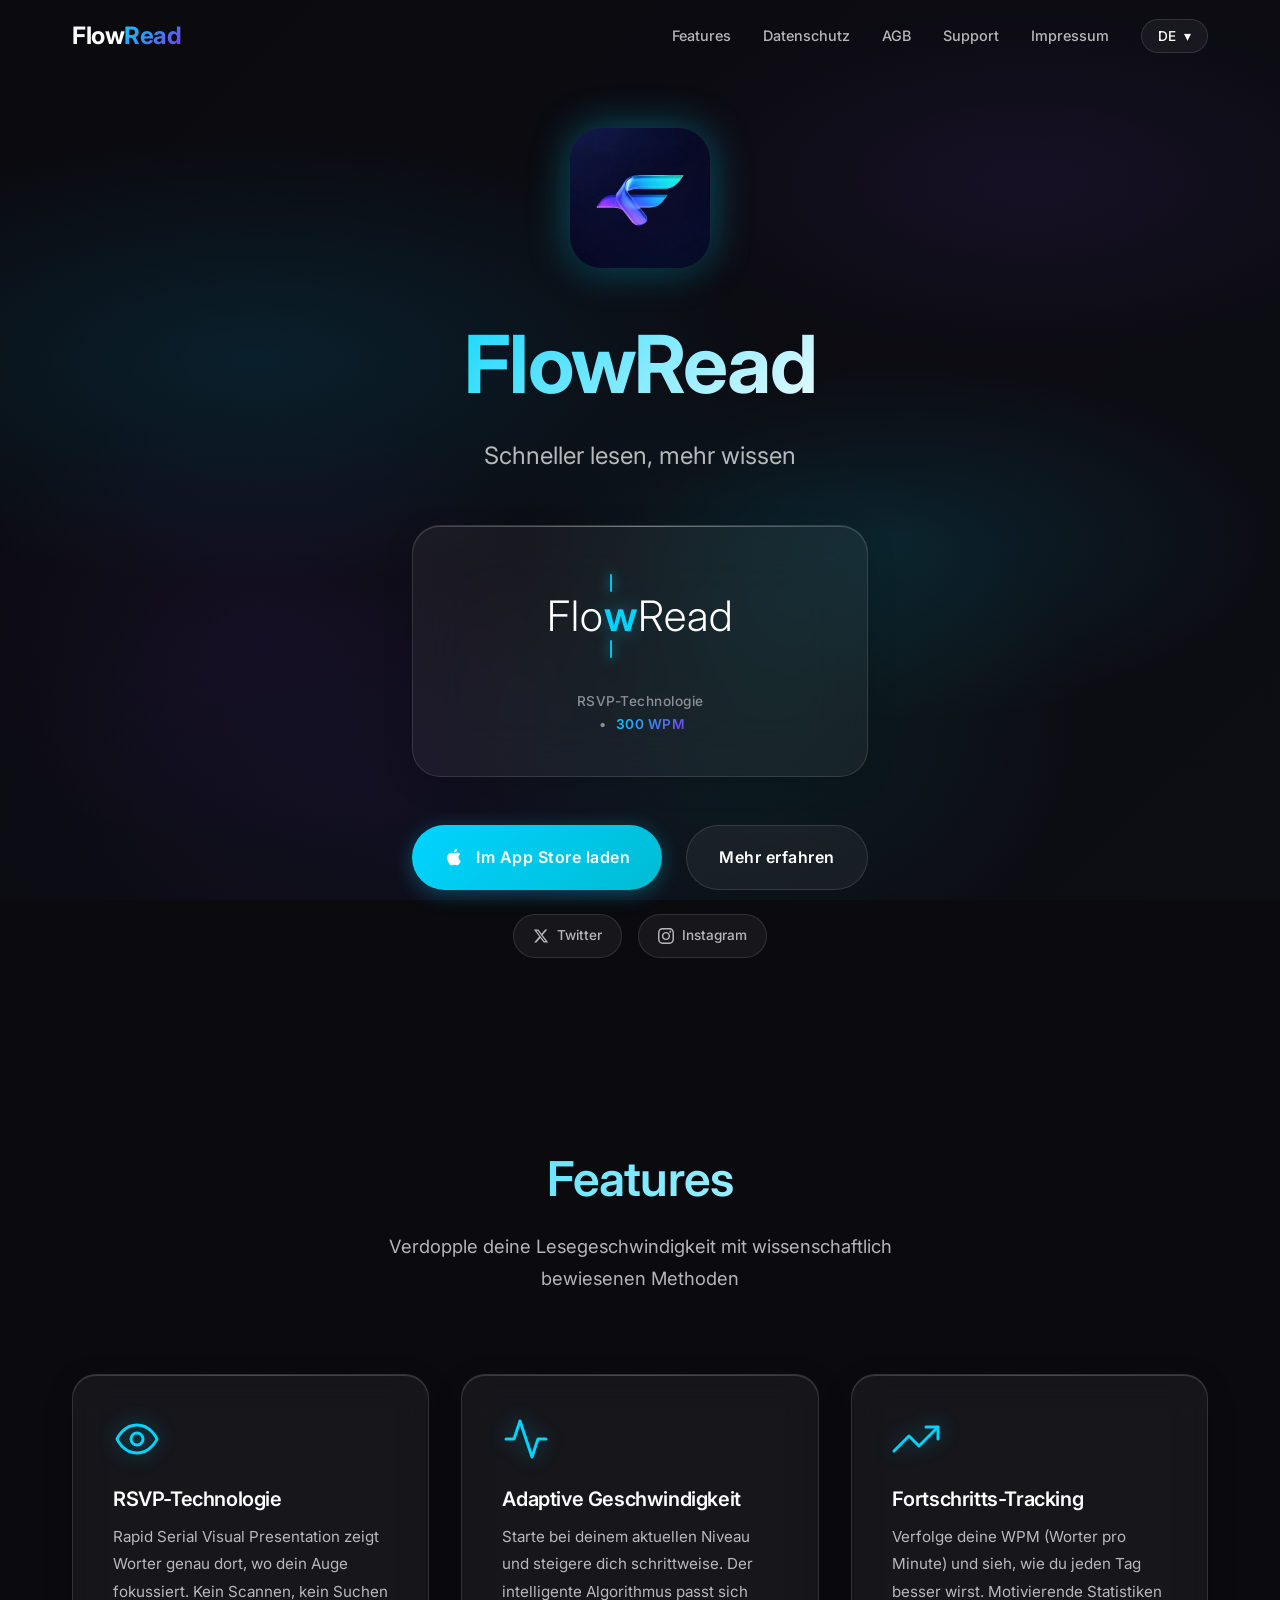
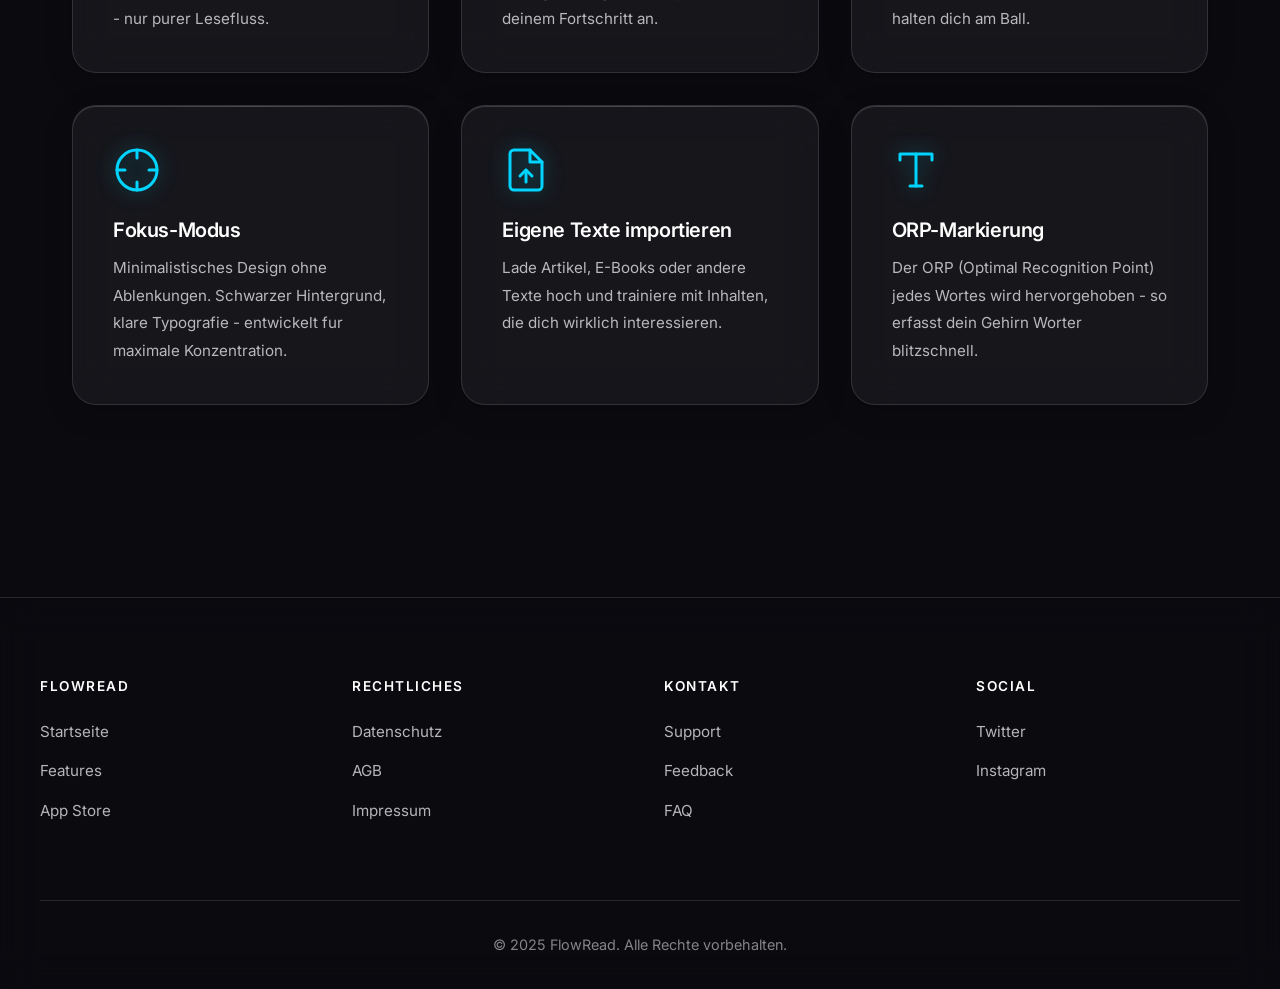
==== index.html @ fc388925 "Update contact email from flowread.all@gmail.com to flowreadd@proton.me Replace all occurrences of t" ====
<!DOCTYPE html>
<html lang="de">
<head>
    <meta charset="UTF-8">
    <meta name="viewport" content="width=device-width, initial-scale=1.0, maximum-scale=5.0, viewport-fit=cover">
    <title>FlowRead - Speed Reading, Refined</title>
    <meta name="description" content="FlowRead - Speed Reading App. Verdopple deine Lesegeschwindigkeit mit der wissenschaftlich bewiesenen RSVP-Methode.">
    <meta name="keywords" content="speed reading, rsvp, schnell lesen, lesetraining, wpm, lesen lernen, fokus, produktivität">
    <meta property="og:title" content="FlowRead - Speed Reading, Refined">
    <meta property="og:description" content="Verdopple deine Lesegeschwindigkeit mit der RSVP-Methode.">
    <meta property="og:type" content="website">
    <meta property="og:image" content="icon.png">
    <meta name="apple-itunes-app" content="app-id=YOUR_APP_ID">
    <link rel="icon" type="image/png" href="icon.png">
    <link rel="preconnect" href="https://fonts.googleapis.com">
    <link rel="preconnect" href="https://fonts.gstatic.com" crossorigin>
    <link href="https://fonts.googleapis.com/css2?family=Inter:wght@300;400;500;600;700&display=swap" rel="stylesheet">
    <style>
        /* ===== CSS CUSTOM PROPERTIES ===== */
        :root {
            --font-primary: 'Inter', -apple-system, BlinkMacSystemFont, 'Segoe UI', Roboto, sans-serif;

            /* Liquid Glass Colors */
            --glass-bg: rgba(255, 255, 255, 0.05);
            --glass-bg-hover: rgba(255, 255, 255, 0.08);
            --glass-border: rgba(255, 255, 255, 0.12);
            --glass-border-hover: rgba(255, 255, 255, 0.2);
            --glass-glow: rgba(255, 255, 255, 0.1);

            /* Text Colors */
            --text-primary: #ffffff;
            --text-secondary: rgba(255, 255, 255, 0.7);
            --text-tertiary: rgba(255, 255, 255, 0.5);

            /* Accent Gradient */
            --accent-start: #00D4FF;
            --accent-mid: #00BCD4;
            --accent-end: #7C3AED;
            --accent-glow: rgba(0, 212, 255, 0.4);

            /* Transitions */
            --ease-smooth: cubic-bezier(0.25, 0.46, 0.45, 0.94);
            --ease-bounce: cubic-bezier(0.34, 1.56, 0.64, 1);

            /* Shadows */
            --shadow-glass: 0 8px 32px rgba(0, 0, 0, 0.12), 0 2px 8px rgba(0, 0, 0, 0.06), inset 0 1px 0 rgba(255, 255, 255, 0.15);
            --shadow-glass-hover: 0 16px 48px rgba(0, 0, 0, 0.15), 0 4px 16px rgba(0, 0, 0, 0.08), inset 0 1px 0 rgba(255, 255, 255, 0.2);
            --shadow-glow: 0 0 40px var(--accent-glow);

            /* Safe Areas for iPhone */
            --safe-area-top: env(safe-area-inset-top, 0px);
            --safe-area-bottom: env(safe-area-inset-bottom, 0px);
            --safe-area-left: env(safe-area-inset-left, 0px);
            --safe-area-right: env(safe-area-inset-right, 0px);

            /* Mobile Touch Targets */
            --touch-target-min: 44px;
        }

        /* ===== RESET & BASE ===== */
        *, *::before, *::after {
            margin: 0;
            padding: 0;
            box-sizing: border-box;
        }

        html {
            scroll-behavior: smooth;
        }

        body {
            font-family: var(--font-primary);
            color: var(--text-primary);
            line-height: 1.7;
            font-weight: 400;
            overflow-x: hidden;
            background: #0a0a0f;
        }

        /* ===== ANIMATED MESH GRADIENT BACKGROUND ===== */
        .mesh-gradient {
            position: fixed;
            top: 0;
            left: 0;
            width: 100%;
            height: 100%;
            z-index: -1;
            background: linear-gradient(135deg, #0a0a0f 0%, #0d0d14 100%);
        }

        .mesh-gradient::before {
            content: '';
            position: absolute;
            top: 0;
            left: 0;
            width: 100%;
            height: 100%;
            background:
                radial-gradient(ellipse 80% 50% at 20% 40%, rgba(0, 150, 200, 0.15) 0%, transparent 50%),
                radial-gradient(ellipse 60% 40% at 80% 20%, rgba(100, 50, 180, 0.12) 0%, transparent 50%),
                radial-gradient(ellipse 50% 60% at 60% 80%, rgba(0, 180, 160, 0.1) 0%, transparent 50%),
                radial-gradient(ellipse 70% 50% at 30% 90%, rgba(80, 60, 200, 0.08) 0%, transparent 50%);
            animation: meshMove 20s ease-in-out infinite;
        }

        .mesh-gradient::after {
            content: '';
            position: absolute;
            top: 0;
            left: 0;
            width: 100%;
            height: 100%;
            background:
                radial-gradient(ellipse 60% 40% at 70% 60%, rgba(0, 212, 255, 0.1) 0%, transparent 50%),
                radial-gradient(ellipse 50% 50% at 20% 70%, rgba(124, 58, 237, 0.08) 0%, transparent 50%);
            animation: meshMove 25s ease-in-out infinite reverse;
        }

        @keyframes meshMove {
            0%, 100% { transform: translate(0, 0) scale(1); }
            25% { transform: translate(2%, -2%) scale(1.02); }
            50% { transform: translate(-1%, 3%) scale(0.98); }
            75% { transform: translate(-2%, -1%) scale(1.01); }
        }

        /* ===== FLOATING PARTICLES ===== */
        .particles {
            position: fixed;
            top: 0;
            left: 0;
            width: 100%;
            height: 100%;
            pointer-events: none;
            z-index: 0;
            overflow: hidden;
        }

        .particle {
            position: absolute;
            width: 2px;
            height: 2px;
            background: rgba(255, 255, 255, 0.3);
            border-radius: 50%;
            opacity: 0;
            animation: float linear infinite backwards;
        }

        .particle.large {
            width: 3px;
            height: 3px;
            background: rgba(0, 212, 255, 0.4);
            box-shadow: 0 0 6px rgba(0, 212, 255, 0.3);
        }

        @keyframes float {
            0% { transform: translateY(100vh) rotate(0deg); opacity: 0; }
            10% { opacity: 1; }
            90% { opacity: 1; }
            100% { transform: translateY(-100vh) rotate(360deg); opacity: 0; }
        }

        /* ===== TYPOGRAPHY ===== */
        h1, h2, h3, h4, h5 {
            font-weight: 600;
            line-height: 1.2;
            letter-spacing: -0.02em;
        }

        h1 {
            font-size: clamp(3rem, 8vw, 5rem);
            font-weight: 700;
        }

        h2 {
            font-size: clamp(2rem, 5vw, 3rem);
            margin-bottom: 1rem;
        }

        h3 {
            font-size: 1.25rem;
            margin-bottom: 0.75rem;
        }

        p {
            color: var(--text-secondary);
        }

        /* Gradient Text */
        .gradient-text {
            background: linear-gradient(135deg, var(--accent-start) 0%, #ffffff 50%, var(--accent-end) 100%);
            -webkit-background-clip: text;
            -webkit-text-fill-color: transparent;
            background-clip: text;
            background-size: 200% 200%;
            animation: gradientShift 8s ease infinite;
        }

        @keyframes gradientShift {
            0%, 100% { background-position: 0% 50%; }
            50% { background-position: 100% 50%; }
        }

        /* ===== GLASS CARD ===== */
        .glass-card {
            background: var(--glass-bg);
            backdrop-filter: blur(20px);
            -webkit-backdrop-filter: blur(20px);
            border: 1px solid var(--glass-border);
            border-radius: 24px;
            box-shadow: var(--shadow-glass);
            position: relative;
            overflow: hidden;
            transition: all 0.4s var(--ease-smooth);
        }

        .glass-card::before {
            content: '';
            position: absolute;
            top: 0;
            left: 0;
            right: 0;
            height: 1px;
            background: linear-gradient(90deg, transparent, rgba(255, 255, 255, 0.2), transparent);
            opacity: 0.5;
        }

        .glass-card:hover {
            transform: translateY(-6px) scale(1.02);
            background: var(--glass-bg-hover);
            border-color: var(--glass-border-hover);
            box-shadow: var(--shadow-glass-hover), var(--shadow-glow);
        }

        /* ===== HEADER ===== */
        header {
            position: fixed;
            top: 0;
            left: 0;
            right: 0;
            z-index: 1000;
            padding: calc(1rem + var(--safe-area-top)) 0 1rem;
            transition: all 0.4s var(--ease-smooth), transform 0.3s var(--ease-smooth);
        }

        header.scrolled {
            background: rgba(10, 10, 15, 0.8);
            backdrop-filter: blur(20px);
            -webkit-backdrop-filter: blur(20px);
            border-bottom: 1px solid var(--glass-border);
        }

        header.hidden {
            transform: translateY(-100%);
        }

        .header-content {
            max-width: 1200px;
            margin: 0 auto;
            padding: 0 2rem;
            display: flex;
            justify-content: space-between;
            align-items: center;
        }

        .logo {
            font-size: 1.5rem;
            font-weight: 700;
            color: var(--text-primary);
            text-decoration: none;
            letter-spacing: -0.02em;
            transition: all 0.3s var(--ease-smooth);
        }

        .logo span {
            background: linear-gradient(135deg, var(--accent-start), var(--accent-end));
            -webkit-background-clip: text;
            -webkit-text-fill-color: transparent;
            background-clip: text;
        }

        .logo:hover {
            transform: scale(1.05);
        }

        nav {
            display: flex;
            gap: 2rem;
            align-items: center;
        }

        nav a {
            color: var(--text-secondary);
            text-decoration: none;
            font-size: 0.9rem;
            font-weight: 500;
            position: relative;
            transition: all 0.3s var(--ease-smooth);
        }

        nav a::after {
            content: '';
            position: absolute;
            bottom: -4px;
            left: 0;
            width: 0;
            height: 2px;
            background: linear-gradient(90deg, var(--accent-start), var(--accent-end));
            border-radius: 1px;
            transition: width 0.3s var(--ease-smooth);
        }

        nav a:hover {
            color: var(--text-primary);
        }

        nav a:hover::after {
            width: 100%;
        }

        /* ===== LANGUAGE DROPDOWN ===== */
        .lang-dropdown {
            position: relative;
        }

        .lang-btn {
            background: var(--glass-bg);
            backdrop-filter: blur(10px);
            border: 1px solid var(--glass-border);
            border-radius: 50px;
            padding: 0.5rem 1rem;
            color: var(--text-primary);
            cursor: pointer;
            font-size: 0.85rem;
            font-weight: 500;
            font-family: var(--font-primary);
            transition: all 0.3s var(--ease-smooth);
            display: flex;
            align-items: center;
            gap: 0.5rem;
        }

        .lang-btn:hover {
            background: var(--glass-bg-hover);
            border-color: var(--accent-start);
            box-shadow: 0 0 20px var(--accent-glow);
        }

        .lang-menu {
            position: absolute;
            top: calc(100% + 8px);
            right: 0;
            background: rgba(20, 20, 30, 0.95);
            backdrop-filter: blur(20px);
            -webkit-backdrop-filter: blur(20px);
            border: 1px solid var(--glass-border);
            border-radius: 16px;
            padding: 0.5rem;
            min-width: 140px;
            opacity: 0;
            visibility: hidden;
            transform: translateY(-10px);
            transition: all 0.3s var(--ease-smooth);
            box-shadow: var(--shadow-glass);
            z-index: 1001;
        }

        .lang-menu.active {
            opacity: 1;
            visibility: visible;
            transform: translateY(0);
        }

        .lang-menu a {
            display: block;
            padding: 0.75rem 1rem;
            color: var(--text-secondary);
            text-decoration: none;
            font-size: 0.9rem;
            font-weight: 500;
            border-radius: 10px;
            transition: all 0.2s var(--ease-smooth);
            cursor: pointer;
        }

        .lang-menu a:hover {
            background: var(--glass-bg-hover);
            color: var(--text-primary);
        }

        .lang-menu a.active {
            background: linear-gradient(135deg, var(--accent-start), var(--accent-end));
            color: white;
        }

        .lang-menu a::after {
            display: none;
        }

        .mobile-menu-btn {
            display: none;
            background: none;
            border: none;
            color: var(--text-primary);
            font-size: 1.5rem;
            cursor: pointer;
            padding: 0.5rem;
            transition: all 0.3s var(--ease-smooth);
        }

        .mobile-menu-btn:hover {
            color: var(--accent-start);
        }

        /* ===== HERO SECTION ===== */
        .hero {
            min-height: 100vh;
            display: flex;
            flex-direction: column;
            justify-content: center;
            align-items: center;
            text-align: center;
            padding: 8rem 2rem 4rem;
            position: relative;
            z-index: 1;
        }

        .hero-content {
            max-width: 900px;
        }

        .hero-icon {
            width: 140px;
            height: 140px;
            border-radius: 32px;
            margin-bottom: 2.5rem;
            box-shadow: var(--shadow-glass), var(--shadow-glow);
            animation: heroFloat 6s ease-in-out infinite;
            opacity: 0;
            animation: fadeInUp 1s var(--ease-smooth) forwards, heroFloat 6s ease-in-out infinite 1s;
        }

        @keyframes heroFloat {
            0%, 100% { transform: translateY(0); }
            50% { transform: translateY(-15px); }
        }

        .hero h1 {
            margin-bottom: 1.5rem;
            opacity: 0;
            animation: fadeInUp 1s var(--ease-smooth) 0.2s forwards;
        }

        .hero .tagline {
            font-size: clamp(1.2rem, 3vw, 1.5rem);
            font-weight: 400;
            color: var(--text-secondary);
            margin-bottom: 3rem;
            opacity: 0;
            animation: fadeInUp 1s var(--ease-smooth) 0.4s forwards;
        }

        @keyframes fadeInUp {
            from {
                opacity: 0;
                transform: translateY(30px);
            }
            to {
                opacity: 1;
                transform: translateY(0);
            }
        }

        /* ===== RSVP DEMO ===== */
        .rsvp-demo {
            background: var(--glass-bg);
            backdrop-filter: blur(30px);
            -webkit-backdrop-filter: blur(30px);
            border: 1px solid var(--glass-border);
            border-radius: 28px;
            padding: 2.5rem;
            margin-bottom: 3rem;
            width: 100%;
            max-width: 520px;
            box-shadow: var(--shadow-glass);
            position: relative;
            overflow: hidden;
            opacity: 0;
            animation: fadeInUp 1s var(--ease-smooth) 0.6s forwards;
        }

        .rsvp-demo::before {
            content: '';
            position: absolute;
            top: 0;
            left: 0;
            right: 0;
            height: 1px;
            background: linear-gradient(90deg, transparent, rgba(255, 255, 255, 0.3), transparent);
        }

        .rsvp-display {
            height: 100px;
            display: flex;
            align-items: center;
            justify-content: center;
            position: relative;
        }

        .fixation-line {
            position: absolute;
            width: 2px;
            height: 18px;
            background: var(--accent-start);
            border-radius: 1px;
            left: 42%;
            box-shadow: 0 0 12px var(--accent-start);
            opacity: 0.9;
        }

        .fixation-line.top { top: 8px; }
        .fixation-line.bottom { bottom: 8px; }

        .rsvp-word {
            font-size: 42px;
            font-weight: 300;
            position: absolute;
            white-space: nowrap;
            letter-spacing: 1px;
        }

        .rsvp-word .orp {
            color: var(--accent-start);
            font-weight: 600;
            text-shadow: 0 0 20px var(--accent-glow);
        }

        .rsvp-label {
            text-align: center;
            margin-top: 1.5rem;
            font-size: 0.85rem;
            color: var(--text-tertiary);
            font-weight: 500;
            letter-spacing: 0.5px;
        }

        .rsvp-speed {
            background: linear-gradient(135deg, var(--accent-start), var(--accent-end));
            -webkit-background-clip: text;
            -webkit-text-fill-color: transparent;
            background-clip: text;
            font-weight: 600;
        }

        /* ===== CTA BUTTONS ===== */
        .cta-buttons {
            display: flex;
            gap: 1.5rem;
            flex-wrap: wrap;
            justify-content: center;
            opacity: 0;
            animation: fadeInUp 1s var(--ease-smooth) 0.8s forwards;
        }

        .btn-primary {
            display: inline-flex;
            align-items: center;
            gap: 0.75rem;
            background: linear-gradient(135deg, var(--accent-start), var(--accent-mid), var(--accent-end));
            background-size: 200% 200%;
            color: #ffffff;
            padding: 1.1rem 2rem;
            border-radius: 50px;
            text-decoration: none;
            font-weight: 600;
            font-size: 1rem;
            letter-spacing: 0.5px;
            border: none;
            cursor: pointer;
            position: relative;
            overflow: hidden;
            transition: all 0.4s var(--ease-smooth);
            box-shadow: 0 4px 20px rgba(0, 212, 255, 0.3);
        }

        .btn-primary::before {
            content: '';
            position: absolute;
            top: 0;
            left: -100%;
            width: 100%;
            height: 100%;
            background: linear-gradient(90deg, transparent, rgba(255, 255, 255, 0.3), transparent);
            transition: left 0.6s var(--ease-smooth);
        }

        .btn-primary:hover {
            transform: translateY(-3px) scale(1.02);
            box-shadow: 0 8px 30px rgba(0, 212, 255, 0.4), 0 0 40px rgba(0, 212, 255, 0.2);
            background-position: 100% 100%;
        }

        .btn-primary:hover::before {
            left: 100%;
        }

        .btn-primary:active {
            transform: scale(0.98);
        }

        .btn-secondary {
            display: inline-flex;
            align-items: center;
            gap: 0.75rem;
            background: var(--glass-bg);
            backdrop-filter: blur(10px);
            color: var(--text-primary);
            padding: 1.1rem 2rem;
            border-radius: 50px;
            text-decoration: none;
            font-weight: 600;
            font-size: 1rem;
            letter-spacing: 0.5px;
            border: 1px solid var(--glass-border);
            cursor: pointer;
            transition: all 0.4s var(--ease-smooth);
        }

        .btn-secondary:hover {
            background: var(--glass-bg-hover);
            border-color: var(--accent-start);
            transform: translateY(-3px) scale(1.02);
            box-shadow: 0 8px 30px rgba(0, 0, 0, 0.2), 0 0 30px var(--accent-glow);
        }

        .btn-secondary:active {
            transform: scale(0.98);
        }

        /* ===== SECTIONS ===== */
        section {
            padding: 8rem 2rem;
            max-width: 1200px;
            margin: 0 auto;
            position: relative;
            z-index: 1;
        }

        .section-header {
            text-align: center;
            margin-bottom: 5rem;
        }

        .section-header h2 {
            margin-bottom: 1.5rem;
        }

        .section-header p {
            font-size: 1.15rem;
            max-width: 600px;
            margin: 0 auto;
        }

        /* ===== FEATURES GRID ===== */
        .features-grid {
            display: grid;
            grid-template-columns: repeat(auto-fit, minmax(320px, 1fr));
            gap: 2rem;
        }

        .feature-card {
            padding: 2.5rem;
        }

        .feature-icon {
            width: 48px;
            height: 48px;
            margin-bottom: 1.5rem;
            display: block;
            color: var(--accent-start);
            filter: drop-shadow(0 0 10px var(--accent-glow));
        }

        .feature-icon svg {
            width: 100%;
            height: 100%;
        }

        .feature-card h3 {
            color: var(--text-primary);
            font-weight: 600;
        }

        .feature-card p {
            font-size: 0.95rem;
            line-height: 1.8;
        }

        /* ===== LEGAL SECTIONS ===== */
        .legal-section {
            background: var(--glass-bg);
            backdrop-filter: blur(20px);
            -webkit-backdrop-filter: blur(20px);
            border: 1px solid var(--glass-border);
            border-radius: 24px;
            padding: 3rem;
            margin-bottom: 2rem;
            box-shadow: var(--shadow-glass);
        }

        .legal-content {
            max-height: 500px;
            overflow-y: auto;
            padding-right: 1rem;
        }

        .legal-content::-webkit-scrollbar {
            width: 6px;
        }

        .legal-content::-webkit-scrollbar-track {
            background: rgba(255, 255, 255, 0.05);
            border-radius: 3px;
        }

        .legal-content::-webkit-scrollbar-thumb {
            background: var(--glass-border);
            border-radius: 3px;
            transition: background 0.3s;
        }

        .legal-content::-webkit-scrollbar-thumb:hover {
            background: var(--accent-start);
        }

        .legal-content h3 {
            background: linear-gradient(135deg, var(--accent-start), var(--accent-end));
            -webkit-background-clip: text;
            -webkit-text-fill-color: transparent;
            background-clip: text;
            margin-top: 2.5rem;
            margin-bottom: 1rem;
            font-weight: 600;
        }

        .legal-content h3:first-child {
            margin-top: 0;
        }

        .legal-content p {
            margin-bottom: 1rem;
            white-space: pre-line;
            line-height: 1.8;
        }

        .legal-content ul {
            margin-bottom: 1rem;
            padding-left: 1.5rem;
        }

        .legal-content li {
            color: var(--text-secondary);
            margin-bottom: 0.5rem;
            line-height: 1.7;
        }

        .legal-content a {
            color: var(--accent-start);
            text-decoration: none;
            transition: all 0.3s var(--ease-smooth);
        }

        .legal-content a:hover {
            text-decoration: underline;
            text-shadow: 0 0 10px var(--accent-glow);
        }

        .last-updated {
            color: var(--text-tertiary);
            font-size: 0.9rem;
            margin-bottom: 2rem;
            font-weight: 500;
        }

        /* ===== SUPPORT SECTION ===== */
        .support-grid {
            display: grid;
            grid-template-columns: repeat(auto-fit, minmax(280px, 1fr));
            gap: 2rem;
        }

        .support-card {
            padding: 2.5rem;
            text-align: center;
        }

        .support-card h3 {
            color: var(--text-primary);
            margin-bottom: 0.75rem;
        }

        .support-card p {
            margin-bottom: 1.5rem;
        }

        .support-card a {
            color: var(--accent-start);
            text-decoration: none;
            font-weight: 600;
            font-size: 0.95rem;
            transition: all 0.3s var(--ease-smooth);
        }

        .support-card a:hover {
            text-shadow: 0 0 15px var(--accent-glow);
        }

        /* ===== CONTACT FORM ===== */
        .contact-form {
            background: var(--glass-bg);
            backdrop-filter: blur(20px);
            -webkit-backdrop-filter: blur(20px);
            border: 1px solid var(--glass-border);
            border-radius: 24px;
            padding: 3rem;
            margin-top: 4rem;
            box-shadow: var(--shadow-glass);
        }

        .contact-form h3 {
            margin-bottom: 2rem;
            font-weight: 600;
        }

        .form-group {
            margin-bottom: 1.5rem;
        }

        .form-group label {
            display: block;
            margin-bottom: 0.5rem;
            color: var(--text-secondary);
            font-size: 0.9rem;
            font-weight: 500;
        }

        .form-group input,
        .form-group textarea,
        .form-group select {
            width: 100%;
            padding: 1rem 1.25rem;
            background: rgba(255, 255, 255, 0.05);
            border: 1px solid var(--glass-border);
            border-radius: 16px;
            color: var(--text-primary);
            font-size: 1rem;
            font-family: var(--font-primary);
            transition: all 0.3s var(--ease-smooth);
        }

        .form-group input:focus,
        .form-group textarea:focus,
        .form-group select:focus {
            outline: none;
            border-color: var(--accent-start);
            box-shadow: 0 0 20px var(--accent-glow);
            background: rgba(255, 255, 255, 0.08);
        }

        .form-group input::placeholder,
        .form-group textarea::placeholder {
            color: var(--text-tertiary);
        }

        .form-group textarea {
            min-height: 140px;
            resize: vertical;
        }

        .form-group select option {
            background: #1a1a2e;
            color: var(--text-primary);
        }

        /* ===== IMPRESSUM ===== */
        .impressum-card {
            background: var(--glass-bg);
            backdrop-filter: blur(20px);
            -webkit-backdrop-filter: blur(20px);
            border: 1px solid var(--glass-border);
            border-radius: 24px;
            padding: 3rem;
            text-align: center;
            box-shadow: var(--shadow-glass);
        }

        .impressum-card address {
            font-style: normal;
            color: var(--text-secondary);
            line-height: 2;
        }

        .impressum-card a {
            color: var(--accent-start);
            text-decoration: none;
            transition: all 0.3s var(--ease-smooth);
        }

        .impressum-card a:hover {
            text-shadow: 0 0 15px var(--accent-glow);
        }

        /* ===== FOOTER ===== */
        footer {
            background: rgba(10, 10, 15, 0.8);
            backdrop-filter: blur(20px);
            -webkit-backdrop-filter: blur(20px);
            border-top: 1px solid var(--glass-border);
            padding: 5rem 2rem 2rem;
            margin-top: 4rem;
            position: relative;
            z-index: 1;
        }

        .footer-content {
            max-width: 1200px;
            margin: 0 auto;
        }

        .footer-grid {
            display: grid;
            grid-template-columns: repeat(auto-fit, minmax(180px, 1fr));
            gap: 3rem;
            margin-bottom: 4rem;
        }

        .footer-section h4 {
            color: var(--text-primary);
            font-weight: 600;
            font-size: 0.85rem;
            text-transform: uppercase;
            letter-spacing: 1.5px;
            margin-bottom: 1.5rem;
        }

        .footer-section ul {
            list-style: none;
        }

        .footer-section li {
            margin-bottom: 0.75rem;
        }

        .footer-section a {
            color: var(--text-secondary);
            text-decoration: none;
            font-size: 0.95rem;
            transition: all 0.3s var(--ease-smooth);
            position: relative;
        }

        .footer-section a:hover {
            color: var(--accent-start);
        }

        .footer-bottom {
            text-align: center;
            padding-top: 2rem;
            border-top: 1px solid var(--glass-border);
        }

        .footer-bottom p {
            font-size: 0.9rem;
            color: var(--text-tertiary);
        }

        /* ===== LANGUAGE SWITCHING ===== */
        .lang-de, .lang-en, .lang-fr, .lang-es, .lang-it { display: none; }
        [data-lang="de"] .lang-de { display: block; }
        [data-lang="en"] .lang-en { display: block; }
        [data-lang="fr"] .lang-fr { display: block; }
        [data-lang="es"] .lang-es { display: block; }
        [data-lang="it"] .lang-it { display: block; }
        [data-lang="de"] .lang-de-inline { display: inline; }
        [data-lang="en"] .lang-en-inline { display: inline; }
        [data-lang="fr"] .lang-fr-inline { display: inline; }
        [data-lang="es"] .lang-es-inline { display: inline; }
        [data-lang="it"] .lang-it-inline { display: inline; }
        .lang-de-inline, .lang-en-inline, .lang-fr-inline, .lang-es-inline, .lang-it-inline { display: none; }

        /* ===== SCROLL ANIMATIONS ===== */
        .reveal {
            opacity: 0;
            transform: translateY(40px);
            transition: all 0.8s var(--ease-smooth);
        }

        .reveal.visible {
            opacity: 1;
            transform: translateY(0);
        }

        .reveal-delay-1 { transition-delay: 0.1s; }
        .reveal-delay-2 { transition-delay: 0.2s; }
        .reveal-delay-3 { transition-delay: 0.3s; }
        .reveal-delay-4 { transition-delay: 0.4s; }
        .reveal-delay-5 { transition-delay: 0.5s; }

        /* ===== STICKY MOBILE CTA ===== */
        .sticky-cta {
            display: none;
            position: fixed;
            bottom: 0;
            left: 0;
            right: 0;
            z-index: 999;
            padding: 1rem;
            padding-bottom: calc(1rem + var(--safe-area-bottom));
            background: rgba(10, 10, 15, 0.95);
            backdrop-filter: blur(20px);
            -webkit-backdrop-filter: blur(20px);
            border-top: 1px solid var(--glass-border);
            transform: translateY(100%);
            transition: transform 0.3s var(--ease-smooth);
        }

        .sticky-cta.visible {
            transform: translateY(0);
        }

        .sticky-cta .btn-primary {
            width: 100%;
            justify-content: center;
            padding: 1rem 2rem;
        }

        /* ===== MOBILE MENU CLOSE BUTTON ===== */
        .mobile-menu-close {
            display: none;
            position: absolute;
            top: calc(1.5rem + var(--safe-area-top));
            right: 1.5rem;
            background: var(--glass-bg);
            border: 1px solid var(--glass-border);
            border-radius: 50%;
            width: 44px;
            height: 44px;
            color: var(--text-primary);
            font-size: 1.5rem;
            cursor: pointer;
            transition: all 0.3s var(--ease-smooth);
            z-index: 1001;
        }

        .mobile-menu-close:hover {
            background: var(--glass-bg-hover);
            border-color: var(--accent-start);
        }

        /* ===== TOUCH DEVICE OPTIMIZATIONS ===== */
        @media (hover: none) and (pointer: coarse) {
            /* Disable hover transforms on touch devices */
            .glass-card:hover {
                transform: none;
            }

            .btn-primary:hover,
            .btn-secondary:hover {
                transform: none;
            }

            .logo:hover {
                transform: none;
            }

            /* Add active states instead */
            .glass-card:active {
                transform: scale(0.98);
                background: var(--glass-bg-hover);
            }

            .btn-primary:active {
                transform: scale(0.96);
            }

            .btn-secondary:active {
                transform: scale(0.96);
            }

            /* Reduce particle count for performance */
            .particle:nth-child(n+15) {
                display: none;
            }

            /* Reduce mesh gradient animation */
            .mesh-gradient::before,
            .mesh-gradient::after {
                animation-duration: 40s;
            }
        }

        /* ===== RESPONSIVE ===== */
        @media (max-width: 768px) {
            .mobile-menu-btn {
                display: flex;
                align-items: center;
                justify-content: center;
                width: var(--touch-target-min);
                height: var(--touch-target-min);
            }

            .mobile-menu-close {
                display: flex;
                align-items: center;
                justify-content: center;
            }

            nav {
                position: fixed;
                top: 0;
                left: 0;
                right: 0;
                bottom: 0;
                background: rgba(10, 10, 15, 0.12);
                backdrop-filter: blur(12px);
                -webkit-backdrop-filter: blur(12px);
                flex-direction: column;
                justify-content: center;
                padding: calc(2rem + var(--safe-area-top)) 2rem calc(2rem + var(--safe-area-bottom));
                gap: 1.5rem;
                opacity: 0;
                pointer-events: none;
                transition: opacity 0.4s var(--ease-smooth);
                z-index: 1000;
            }

            nav.active {
                opacity: 1;
                pointer-events: all;
            }

            nav a {
                font-size: 1.25rem;
                padding: 0.75rem 1rem;
                min-height: var(--touch-target-min);
                display: flex;
                align-items: center;
                justify-content: center;
            }

            .lang-dropdown {
                margin-top: 1rem;
            }

            .lang-btn {
                min-height: var(--touch-target-min);
                padding: 0.75rem 1.5rem;
            }

            .lang-menu {
                position: fixed;
                top: 50%;
                left: 50%;
                right: auto;
                transform: translate(-50%, -50%) scale(0.9);
                min-width: 200px;
            }

            .lang-menu.active {
                transform: translate(-50%, -50%) scale(1);
            }

            .sticky-cta {
                display: block;
            }

            .hero {
                padding: calc(5rem + var(--safe-area-top)) 1.25rem 4rem;
                min-height: calc(100vh - 80px);
                padding-bottom: calc(4rem + 80px);
            }

            .hero-icon {
                width: 100px;
                height: 100px;
                border-radius: 24px;
            }

            .rsvp-demo {
                padding: 1.5rem 1rem;
                border-radius: 20px;
            }

            .rsvp-word {
                font-size: 28px;
            }

            section {
                padding: 4rem 1.25rem;
                padding-left: calc(1.25rem + var(--safe-area-left));
                padding-right: calc(1.25rem + var(--safe-area-right));
            }

            .section-header {
                margin-bottom: 3rem;
            }

            .section-header p {
                font-size: 1rem;
            }

            .features-grid {
                grid-template-columns: 1fr;
                gap: 1.25rem;
            }

            .feature-card {
                padding: 2rem 1.5rem;
            }

            .cta-buttons {
                flex-direction: column;
                width: 100%;
                padding: 0 1rem;
            }

            .btn-primary, .btn-secondary {
                width: 100%;
                justify-content: center;
                min-height: var(--touch-target-min);
                padding: 1rem 1.5rem;
                font-size: 1rem;
            }

            .legal-section {
                padding: 1.5rem;
                border-radius: 20px;
            }

            .legal-content {
                max-height: 350px;
            }

            .support-grid {
                grid-template-columns: 1fr;
                gap: 1.25rem;
            }

            .support-card {
                padding: 2rem 1.5rem;
            }

            .support-card a {
                display: inline-flex;
                min-height: var(--touch-target-min);
                align-items: center;
                padding: 0.5rem 0;
            }

            .contact-form {
                padding: 2rem 1.5rem;
                border-radius: 20px;
            }

            .form-group input,
            .form-group textarea,
            .form-group select {
                min-height: var(--touch-target-min);
                font-size: 16px; /* Prevents iOS zoom on focus */
            }

            .impressum-card {
                padding: 2rem 1.5rem;
                border-radius: 20px;
            }

            footer {
                padding: 3rem 1.25rem 2rem;
                padding-left: calc(1.25rem + var(--safe-area-left));
                padding-right: calc(1.25rem + var(--safe-area-right));
                padding-bottom: calc(2rem + var(--safe-area-bottom) + 80px);
            }

            .footer-grid {
                grid-template-columns: repeat(2, 1fr);
                gap: 2rem;
            }

            .footer-section a {
                display: inline-flex;
                min-height: var(--touch-target-min);
                align-items: center;
            }
        }

        /* ===== SMALL MOBILE (375px and below) ===== */
        @media (max-width: 375px) {
            h1 {
                font-size: 2.5rem;
            }

            .hero .tagline {
                font-size: 1rem;
            }

            .rsvp-word {
                font-size: 24px;
            }

            .feature-card {
                padding: 1.5rem 1.25rem;
            }

            .feature-icon {
                width: 40px;
                height: 40px;
            }

            .legal-section,
            .contact-form,
            .impressum-card {
                padding: 1.25rem;
            }

            .footer-grid {
                grid-template-columns: 1fr;
                gap: 1.5rem;
            }
        }

        /* ===== VERY SMALL MOBILE (320px) ===== */
        @media (max-width: 320px) {
            h1 {
                font-size: 2rem;
            }

            .hero-icon {
                width: 80px;
                height: 80px;
            }

            .rsvp-demo {
                padding: 1.25rem 0.75rem;
            }

            .rsvp-word {
                font-size: 22px;
            }

            section {
                padding: 3rem 1rem;
            }
        }

        /* ===== LANDSCAPE MOBILE ===== */
        @media (max-height: 500px) and (orientation: landscape) {
            .hero {
                min-height: auto;
                padding-top: calc(4rem + var(--safe-area-top));
                padding-bottom: 2rem;
            }

            .hero-icon {
                width: 60px;
                height: 60px;
                margin-bottom: 1rem;
            }

            .rsvp-demo {
                margin-bottom: 1.5rem;
            }
        }

        /* ===== REDUCED MOTION ===== */
        @media (prefers-reduced-motion: reduce) {
            *, *::before, *::after {
                animation-duration: 0.01ms !important;
                animation-iteration-count: 1 !important;
                transition-duration: 0.01ms !important;
            }

            .particles {
                display: none;
            }

            .mesh-gradient::before,
            .mesh-gradient::after {
                animation: none;
            }
        }
    </style>
</head>
<body data-lang="de">
    <!-- Animated Mesh Gradient Background -->
    <div class="mesh-gradient"></div>

    <!-- Floating Particles -->
    <div class="particles" id="particles"></div>

    <!-- Header -->
    <header id="header">
        <div class="header-content">
            <a href="#home" class="logo">Flow<span>Read</span></a>
            <button class="mobile-menu-btn" onclick="toggleMenu()" aria-label="Menu">&#9776;</button>
            <nav id="nav">
                <button class="mobile-menu-close" onclick="closeMenu()" aria-label="Close Menu">&times;</button>
                <a href="#features" onclick="closeMenu()">
                    <span class="lang-de-inline">Features</span>
                    <span class="lang-en-inline">Features</span>
                    <span class="lang-fr-inline">Fonctionnalites</span>
                    <span class="lang-es-inline">Funciones</span>
                    <span class="lang-it-inline">Funzionalita</span>
                </a>
                <a href="datenschutz.html" onclick="closeMenu()">
                    <span class="lang-de-inline">Datenschutz</span>
                    <span class="lang-en-inline">Privacy</span>
                    <span class="lang-fr-inline">Confidentialite</span>
                    <span class="lang-es-inline">Privacidad</span>
                    <span class="lang-it-inline">Privacy</span>
                </a>
                <a href="nutzungsbedingungen.html" onclick="closeMenu()">
                    <span class="lang-de-inline">AGB</span>
                    <span class="lang-en-inline">Terms</span>
                    <span class="lang-fr-inline">CGU</span>
                    <span class="lang-es-inline">Terminos</span>
                    <span class="lang-it-inline">Termini</span>
                </a>
                <a href="#support" onclick="closeMenu()">Support</a>
                <a href="impressum.html" onclick="closeMenu()">
                    <span class="lang-de-inline">Impressum</span>
                    <span class="lang-en-inline">Legal Notice</span>
                    <span class="lang-fr-inline">Mentions legales</span>
                    <span class="lang-es-inline">Aviso legal</span>
                    <span class="lang-it-inline">Note legali</span>
                </a>
                <div class="lang-dropdown">
                    <button class="lang-btn" onclick="toggleLangMenu()">
                        <span class="current-lang">DE</span>
                        <span>&#9662;</span>
                    </button>
                    <div class="lang-menu" id="langMenu">
                        <a onclick="setLanguage('de')" data-lang="de">Deutsch</a>
                        <a onclick="setLanguage('en')" data-lang="en">English</a>
                        <a onclick="setLanguage('fr')" data-lang="fr">Francais</a>
                        <a onclick="setLanguage('es')" data-lang="es">Espanol</a>
                        <a onclick="setLanguage('it')" data-lang="it">Italiano</a>
                    </div>
                </div>
            </nav>
        </div>
    </header>

    <!-- Hero Section -->
    <section class="hero" id="home">
        <div class="hero-content">
            <img src="flowread-logo.jpg" alt="FlowRead Logo" class="hero-icon" onerror="this.style.display='none'">
            <h1 class="gradient-text">FlowRead</h1>
            <p class="tagline">
                <span class="lang-de">Schneller lesen, mehr wissen</span>
                <span class="lang-en">Read Faster, Learn More</span>
                <span class="lang-fr">Lire plus vite, en savoir plus</span>
                <span class="lang-es">Leer mas rapido, aprender mas</span>
                <span class="lang-it">Leggi piu veloce, impara di piu</span>
            </p>

            <!-- RSVP Demo -->
            <div class="rsvp-demo">
                <div class="rsvp-display">
                    <div class="fixation-line top"></div>
                    <div class="rsvp-word" id="rsvpWord">
                        <span>Flo</span><span class="orp">w</span><span>Read</span>
                    </div>
                    <div class="fixation-line bottom"></div>
                </div>
                <p class="rsvp-label">
                    <span class="lang-de">RSVP-Technologie</span>
                    <span class="lang-en">RSVP Technology</span>
                    <span class="lang-fr">Technologie RSVP</span>
                    <span class="lang-es">Tecnologia RSVP</span>
                    <span class="lang-it">Tecnologia RSVP</span>
                    &nbsp;&bull;&nbsp;
                    <span class="rsvp-speed" id="rsvpSpeed">300 WPM</span>
                </p>
            </div>

            <div class="cta-buttons">
                <a href="#" class="btn-primary">
                    <svg width="20" height="20" viewBox="0 0 24 24" fill="currentColor">
                        <path d="M18.71 19.5c-.83 1.24-1.71 2.45-3.05 2.47-1.34.03-1.77-.79-3.29-.79-1.53 0-2 .77-3.27.82-1.31.05-2.3-1.32-3.14-2.53C4.25 17 2.94 12.45 4.7 9.39c.87-1.52 2.43-2.48 4.12-2.51 1.28-.02 2.5.87 3.29.87.78 0 2.26-1.07 3.81-.91.65.03 2.47.26 3.64 1.98-.09.06-2.17 1.28-2.15 3.81.03 3.02 2.65 4.03 2.68 4.04-.03.07-.42 1.44-1.38 2.83M13 3.5c.73-.83 1.94-1.46 2.94-1.5.13 1.17-.34 2.35-1.04 3.19-.69.85-1.83 1.51-2.95 1.42-.15-1.15.41-2.35 1.05-3.11z"/>
                    </svg>
                    <span class="lang-de-inline">Im App Store laden</span>
                    <span class="lang-en-inline">Download on App Store</span>
                    <span class="lang-fr-inline">Telecharger sur l'App Store</span>
                    <span class="lang-es-inline">Descargar en App Store</span>
                    <span class="lang-it-inline">Scarica dall'App Store</span>
                </a>
                <a href="#features" class="btn-secondary">
                    <span class="lang-de-inline">Mehr erfahren</span>
                    <span class="lang-en-inline">Learn More</span>
                    <span class="lang-fr-inline">En savoir plus</span>
                    <span class="lang-es-inline">Mas informacion</span>
                    <span class="lang-it-inline">Scopri di piu</span>
                </a>
            </div>

            <!-- Social Media Buttons -->
            <div class="social-buttons" style="display: flex; gap: 1rem; justify-content: center; margin-top: 1.5rem; opacity: 0; animation: fadeInUp 1s var(--ease-smooth) 1s forwards;">
                <a href="https://x.com/FlowRead_?s=20" target="_blank" rel="noopener" style="display: inline-flex; align-items: center; gap: 0.5rem; background: var(--glass-bg); backdrop-filter: blur(10px); color: var(--text-secondary); padding: 0.6rem 1.2rem; border-radius: 50px; text-decoration: none; font-size: 0.85rem; font-weight: 500; border: 1px solid var(--glass-border); transition: all 0.3s var(--ease-smooth);" onmouseover="this.style.borderColor='var(--accent-start)'; this.style.color='var(--text-primary)'; this.style.boxShadow='0 0 20px var(--accent-glow)';" onmouseout="this.style.borderColor='var(--glass-border)'; this.style.color='var(--text-secondary)'; this.style.boxShadow='none';">
                    <svg width="16" height="16" viewBox="0 0 24 24" fill="currentColor"><path d="M18.244 2.25h3.308l-7.227 8.26 8.502 11.24H16.17l-5.214-6.817L4.99 21.75H1.68l7.73-8.835L1.254 2.25H8.08l4.713 6.231zm-1.161 17.52h1.833L7.084 4.126H5.117z"/></svg>
                    Twitter
                </a>
                <a href="https://www.instagram.com/flowreadd?igsh=MWVvNDI1ZnczYmozNQ==" target="_blank" rel="noopener" style="display: inline-flex; align-items: center; gap: 0.5rem; background: var(--glass-bg); backdrop-filter: blur(10px); color: var(--text-secondary); padding: 0.6rem 1.2rem; border-radius: 50px; text-decoration: none; font-size: 0.85rem; font-weight: 500; border: 1px solid var(--glass-border); transition: all 0.3s var(--ease-smooth);" onmouseover="this.style.borderColor='var(--accent-start)'; this.style.color='var(--text-primary)'; this.style.boxShadow='0 0 20px var(--accent-glow)';" onmouseout="this.style.borderColor='var(--glass-border)'; this.style.color='var(--text-secondary)'; this.style.boxShadow='none';">
                    <svg width="16" height="16" viewBox="0 0 24 24" fill="currentColor"><path d="M12 2.163c3.204 0 3.584.012 4.85.07 3.252.148 4.771 1.691 4.919 4.919.058 1.265.069 1.645.069 4.849 0 3.205-.012 3.584-.069 4.849-.149 3.225-1.664 4.771-4.919 4.919-1.266.058-1.644.07-4.85.07-3.204 0-3.584-.012-4.849-.07-3.26-.149-4.771-1.699-4.919-4.92-.058-1.265-.07-1.644-.07-4.849 0-3.204.013-3.583.07-4.849.149-3.227 1.664-4.771 4.919-4.919 1.266-.057 1.645-.069 4.849-.069zm0-2.163c-3.259 0-3.667.014-4.947.072-4.358.2-6.78 2.618-6.98 6.98-.059 1.281-.073 1.689-.073 4.948 0 3.259.014 3.668.072 4.948.2 4.358 2.618 6.78 6.98 6.98 1.281.058 1.689.072 4.948.072 3.259 0 3.668-.014 4.948-.072 4.354-.2 6.782-2.618 6.979-6.98.059-1.28.073-1.689.073-4.948 0-3.259-.014-3.667-.072-4.947-.196-4.354-2.617-6.78-6.979-6.98-1.281-.059-1.69-.073-4.949-.073zm0 5.838c-3.403 0-6.162 2.759-6.162 6.162s2.759 6.163 6.162 6.163 6.162-2.759 6.162-6.163c0-3.403-2.759-6.162-6.162-6.162zm0 10.162c-2.209 0-4-1.79-4-4 0-2.209 1.791-4 4-4s4 1.791 4 4c0 2.21-1.791 4-4 4zm6.406-11.845c-.796 0-1.441.645-1.441 1.44s.645 1.44 1.441 1.44c.795 0 1.439-.645 1.439-1.44s-.644-1.44-1.439-1.44z"/></svg>
                    Instagram
                </a>
            </div>
        </div>
    </section>

    <!-- Features Section -->
    <section id="features">
        <div class="section-header reveal">
            <h2 class="gradient-text">Features</h2>
            <p>
                <span class="lang-de">Verdopple deine Lesegeschwindigkeit mit wissenschaftlich bewiesenen Methoden</span>
                <span class="lang-en">Double your reading speed with scientifically proven methods</span>
                <span class="lang-fr">Doublez votre vitesse de lecture avec des methodes scientifiquement prouvees</span>
                <span class="lang-es">Duplica tu velocidad de lectura con metodos cientificamente probados</span>
                <span class="lang-it">Raddoppia la tua velocita di lettura con metodi scientificamente provati</span>
            </p>
        </div>
        <div class="features-grid">
            <div class="glass-card feature-card reveal reveal-delay-1">
                <span class="feature-icon"><svg viewBox="0 0 24 24" fill="none" stroke="currentColor" stroke-width="1.5" stroke-linecap="round" stroke-linejoin="round"><path d="M2 12s3-7 10-7 10 7 10 7-3 7-10 7S2 12 2 12z"/><circle cx="12" cy="12" r="3"/></svg></span>
                <h3>
                    <span class="lang-de">RSVP-Technologie</span>
                    <span class="lang-en">RSVP Technology</span>
                    <span class="lang-fr">Technologie RSVP</span>
                    <span class="lang-es">Tecnologia RSVP</span>
                    <span class="lang-it">Tecnologia RSVP</span>
                </h3>
                <p>
                    <span class="lang-de">Rapid Serial Visual Presentation zeigt Worter genau dort, wo dein Auge fokussiert. Kein Scannen, kein Suchen - nur purer Lesefluss.</span>
                    <span class="lang-en">Rapid Serial Visual Presentation displays words exactly where your eye focuses. No scanning, no searching - just pure reading flow.</span>
                    <span class="lang-fr">La presentation visuelle serielle rapide affiche les mots exactement la ou votre oeil se concentre. Pas de balayage, pas de recherche - juste un flux de lecture pur.</span>
                    <span class="lang-es">La presentacion visual serial rapida muestra las palabras exactamente donde se enfoca tu ojo. Sin escanear, sin buscar - solo flujo de lectura puro.</span>
                    <span class="lang-it">La presentazione visiva seriale rapida mostra le parole esattamente dove si concentra il tuo occhio. Nessuna scansione, nessuna ricerca - solo puro flusso di lettura.</span>
                </p>
            </div>
            <div class="glass-card feature-card reveal reveal-delay-2">
                <span class="feature-icon"><svg viewBox="0 0 24 24" fill="none" stroke="currentColor" stroke-width="1.5" stroke-linecap="round" stroke-linejoin="round"><polyline points="22 12 18 12 15 21 9 3 6 12 2 12"/></svg></span>
                <h3>
                    <span class="lang-de">Adaptive Geschwindigkeit</span>
                    <span class="lang-en">Adaptive Speed</span>
                    <span class="lang-fr">Vitesse adaptative</span>
                    <span class="lang-es">Velocidad adaptativa</span>
                    <span class="lang-it">Velocita adattiva</span>
                </h3>
                <p>
                    <span class="lang-de">Starte bei deinem aktuellen Niveau und steigere dich schrittweise. Der intelligente Algorithmus passt sich deinem Fortschritt an.</span>
                    <span class="lang-en">Start at your current level and gradually improve. Our intelligent algorithm adapts to your progress automatically.</span>
                    <span class="lang-fr">Commencez a votre niveau actuel et progressez graduellement. Notre algorithme intelligent s'adapte automatiquement a vos progres.</span>
                    <span class="lang-es">Comienza en tu nivel actual y mejora gradualmente. Nuestro algoritmo inteligente se adapta automaticamente a tu progreso.</span>
                    <span class="lang-it">Inizia al tuo livello attuale e migliora gradualmente. Il nostro algoritmo intelligente si adatta automaticamente ai tuoi progressi.</span>
                </p>
            </div>
            <div class="glass-card feature-card reveal reveal-delay-3">
                <span class="feature-icon"><svg viewBox="0 0 24 24" fill="none" stroke="currentColor" stroke-width="1.5" stroke-linecap="round" stroke-linejoin="round"><polyline points="23 6 13.5 15.5 8.5 10.5 1 18"/><polyline points="17 6 23 6 23 12"/></svg></span>
                <h3>
                    <span class="lang-de">Fortschritts-Tracking</span>
                    <span class="lang-en">Progress Tracking</span>
                    <span class="lang-fr">Suivi des progres</span>
                    <span class="lang-es">Seguimiento de progreso</span>
                    <span class="lang-it">Monitoraggio progressi</span>
                </h3>
                <p>
                    <span class="lang-de">Verfolge deine WPM (Worter pro Minute) und sieh, wie du jeden Tag besser wirst. Motivierende Statistiken halten dich am Ball.</span>
                    <span class="lang-en">Monitor your WPM (words per minute) and watch yourself improve every day. Motivating statistics keep you on track.</span>
                    <span class="lang-fr">Suivez vos MPM (mots par minute) et observez vos progres quotidiens. Des statistiques motivantes vous gardent sur la bonne voie.</span>
                    <span class="lang-es">Monitorea tus PPM (palabras por minuto) y observa como mejoras cada dia. Estadisticas motivadoras te mantienen en el camino.</span>
                    <span class="lang-it">Monitora le tue PPM (parole per minuto) e osserva i tuoi miglioramenti giornalieri. Statistiche motivanti ti mantengono sulla buona strada.</span>
                </p>
            </div>
            <div class="glass-card feature-card reveal reveal-delay-4">
                <span class="feature-icon"><svg viewBox="0 0 24 24" fill="none" stroke="currentColor" stroke-width="1.5" stroke-linecap="round" stroke-linejoin="round"><circle cx="12" cy="12" r="10"/><line x1="22" y1="12" x2="18" y2="12"/><line x1="6" y1="12" x2="2" y2="12"/><line x1="12" y1="6" x2="12" y2="2"/><line x1="12" y1="22" x2="12" y2="18"/></svg></span>
                <h3>
                    <span class="lang-de">Fokus-Modus</span>
                    <span class="lang-en">Focus Mode</span>
                    <span class="lang-fr">Mode concentration</span>
                    <span class="lang-es">Modo enfoque</span>
                    <span class="lang-it">Modalita focus</span>
                </h3>
                <p>
                    <span class="lang-de">Minimalistisches Design ohne Ablenkungen. Schwarzer Hintergrund, klare Typografie - entwickelt fur maximale Konzentration.</span>
                    <span class="lang-en">Minimalist design with zero distractions. Dark background, clear typography - engineered for maximum concentration.</span>
                    <span class="lang-fr">Design minimaliste sans distractions. Fond sombre, typographie claire - concu pour une concentration maximale.</span>
                    <span class="lang-es">Diseno minimalista sin distracciones. Fondo oscuro, tipografia clara - disenado para maxima concentracion.</span>
                    <span class="lang-it">Design minimalista senza distrazioni. Sfondo scuro, tipografia chiara - progettato per la massima concentrazione.</span>
                </p>
            </div>
            <div class="glass-card feature-card reveal reveal-delay-5">
                <span class="feature-icon"><svg viewBox="0 0 24 24" fill="none" stroke="currentColor" stroke-width="1.5" stroke-linecap="round" stroke-linejoin="round"><path d="M14 2H6a2 2 0 0 0-2 2v16a2 2 0 0 0 2 2h12a2 2 0 0 0 2-2V8z"/><polyline points="14 2 14 8 20 8"/><line x1="12" y1="18" x2="12" y2="12"/><polyline points="9 15 12 12 15 15"/></svg></span>
                <h3>
                    <span class="lang-de">Eigene Texte importieren</span>
                    <span class="lang-en">Import Your Own Texts</span>
                    <span class="lang-fr">Importer vos textes</span>
                    <span class="lang-es">Importar tus textos</span>
                    <span class="lang-it">Importa i tuoi testi</span>
                </h3>
                <p>
                    <span class="lang-de">Lade Artikel, E-Books oder andere Texte hoch und trainiere mit Inhalten, die dich wirklich interessieren.</span>
                    <span class="lang-en">Upload articles, ebooks, or any text and train with content you actually care about.</span>
                    <span class="lang-fr">Telechargez des articles, des ebooks ou tout texte et entrainez-vous avec du contenu qui vous interesse vraiment.</span>
                    <span class="lang-es">Sube articulos, ebooks o cualquier texto y entrena con contenido que realmente te interesa.</span>
                    <span class="lang-it">Carica articoli, ebook o qualsiasi testo e allenati con contenuti che ti interessano davvero.</span>
                </p>
            </div>
            <div class="glass-card feature-card reveal reveal-delay-5">
                <span class="feature-icon"><svg viewBox="0 0 24 24" fill="none" stroke="currentColor" stroke-width="1.5" stroke-linecap="round" stroke-linejoin="round"><polyline points="4 7 4 4 20 4 20 7"/><line x1="9" y1="20" x2="15" y2="20"/><line x1="12" y1="4" x2="12" y2="20"/></svg></span>
                <h3>
                    <span class="lang-de">ORP-Markierung</span>
                    <span class="lang-en">ORP Marking</span>
                    <span class="lang-fr">Marquage ORP</span>
                    <span class="lang-es">Marcado ORP</span>
                    <span class="lang-it">Marcatura ORP</span>
                </h3>
                <p>
                    <span class="lang-de">Der ORP (Optimal Recognition Point) jedes Wortes wird hervorgehoben - so erfasst dein Gehirn Worter blitzschnell.</span>
                    <span class="lang-en">The ORP (Optimal Recognition Point) of each word is highlighted - so your brain processes words lightning fast.</span>
                    <span class="lang-fr">L'ORP (Point de Reconnaissance Optimal) de chaque mot est mis en evidence - ainsi votre cerveau traite les mots a la vitesse de l'eclair.</span>
                    <span class="lang-es">El ORP (Punto de Reconocimiento Optimo) de cada palabra se resalta - asi tu cerebro procesa las palabras a la velocidad del rayo.</span>
                    <span class="lang-it">L'ORP (Punto di Riconoscimento Ottimale) di ogni parola e evidenziato - cosi il tuo cervello elabora le parole alla velocita della luce.</span>
                </p>
            </div>
        </div>
    </section>

    <!-- Sticky Mobile CTA -->
    <div class="sticky-cta" id="stickyCta">
        <a href="#" class="btn-primary">
            <svg width="20" height="20" viewBox="0 0 24 24" fill="currentColor">
                <path d="M18.71 19.5c-.83 1.24-1.71 2.45-3.05 2.47-1.34.03-1.77-.79-3.29-.79-1.53 0-2 .77-3.27.82-1.31.05-2.3-1.32-3.14-2.53C4.25 17 2.94 12.45 4.7 9.39c.87-1.52 2.43-2.48 4.12-2.51 1.28-.02 2.5.87 3.29.87.78 0 2.26-1.07 3.81-.91.65.03 2.47.26 3.64 1.98-.09.06-2.17 1.28-2.15 3.81.03 3.02 2.65 4.03 2.68 4.04-.03.07-.42 1.44-1.38 2.83M13 3.5c.73-.83 1.94-1.46 2.94-1.5.13 1.17-.34 2.35-1.04 3.19-.69.85-1.83 1.51-2.95 1.42-.15-1.15.41-2.35 1.05-3.11z"/>
            </svg>
            <span class="lang-de-inline">Jetzt downloaden</span>
            <span class="lang-en-inline">Download Now</span>
            <span class="lang-fr-inline">Telecharger maintenant</span>
            <span class="lang-es-inline">Descargar ahora</span>
            <span class="lang-it-inline">Scarica ora</span>
        </a>
    </div>

    <!-- Footer -->
    <footer>
        <div class="footer-content">
            <div class="footer-grid">
                <div class="footer-section">
                    <h4>FlowRead</h4>
                    <ul>
                        <li><a href="#home">
                            <span class="lang-de-inline">Startseite</span>
                            <span class="lang-en-inline">Home</span>
                            <span class="lang-fr-inline">Accueil</span>
                            <span class="lang-es-inline">Inicio</span>
                            <span class="lang-it-inline">Home</span>
                        </a></li>
                        <li><a href="#features">Features</a></li>
                        <li><a href="#">App Store</a></li>
                    </ul>
                </div>
                <div class="footer-section">
                    <h4>
                        <span class="lang-de-inline">Rechtliches</span>
                        <span class="lang-en-inline">Legal</span>
                        <span class="lang-fr-inline">Juridique</span>
                        <span class="lang-es-inline">Legal</span>
                        <span class="lang-it-inline">Legale</span>
                    </h4>
                    <ul>
                        <li><a href="datenschutz.html">
                            <span class="lang-de-inline">Datenschutz</span>
                            <span class="lang-en-inline">Privacy Policy</span>
                            <span class="lang-fr-inline">Confidentialite</span>
                            <span class="lang-es-inline">Privacidad</span>
                            <span class="lang-it-inline">Privacy</span>
                        </a></li>
                        <li><a href="nutzungsbedingungen.html">
                            <span class="lang-de-inline">AGB</span>
                            <span class="lang-en-inline">Terms of Service</span>
                            <span class="lang-fr-inline">CGU</span>
                            <span class="lang-es-inline">Terminos</span>
                            <span class="lang-it-inline">Termini</span>
                        </a></li>
                        <li><a href="impressum.html">
                            <span class="lang-de-inline">Impressum</span>
                            <span class="lang-en-inline">Legal Notice</span>
                            <span class="lang-fr-inline">Mentions legales</span>
                            <span class="lang-es-inline">Aviso legal</span>
                            <span class="lang-it-inline">Note legali</span>
                        </a></li>
                    </ul>
                </div>
                <div class="footer-section">
                    <h4>
                        <span class="lang-de-inline">Kontakt</span>
                        <span class="lang-en-inline">Contact</span>
                        <span class="lang-fr-inline">Contact</span>
                        <span class="lang-es-inline">Contacto</span>
                        <span class="lang-it-inline">Contatti</span>
                    </h4>
                    <ul>
                        <li><a href="mailto:flowreadd@proton.me">Support</a></li>
                        <li><a href="mailto:flowreadd@proton.me">Feedback</a></li>
                        <li><a href="faq.html">FAQ</a></li>
                    </ul>
                </div>
                <div class="footer-section">
                    <h4>Social</h4>
                    <ul>
                        <li><a href="https://x.com/FlowRead_?s=20" target="_blank" rel="noopener">Twitter</a></li>
                        <li><a href="https://www.instagram.com/flowreadd?igsh=MWVvNDI1ZnczYmozNQ==" target="_blank" rel="noopener">Instagram</a></li>
                    </ul>
                </div>
            </div>
            <div class="footer-bottom">
                <p>&copy; 2025 FlowRead.
                    <span class="lang-de-inline">Alle Rechte vorbehalten.</span>
                    <span class="lang-en-inline">All rights reserved.</span>
                    <span class="lang-fr-inline">Tous droits reserves.</span>
                    <span class="lang-es-inline">Todos los derechos reservados.</span>
                    <span class="lang-it-inline">Tutti i diritti riservati.</span>
                </p>
            </div>
        </div>
    </footer>

    <script>
        // ===== RSVP DEMO ANIMATION =====
        const rsvpWords = [
            { before: 'Flo', orp: 'w', after: 'Read' },
            { before: 'Schn', orp: 'e', after: 'ller' },
            { before: 'le', orp: 's', after: 'en' },
            { before: 'm', orp: 'e', after: 'hr' },
            { before: 'wi', orp: 's', after: 'sen' },
            { before: 'Fo', orp: 'k', after: 'us' },
            { before: 'Mo', orp: 'd', after: 'us' },
            { before: 'RS', orp: 'V', after: 'P' },
        ];

        let currentWordIndex = 0;
        const rsvpWordEl = document.getElementById('rsvpWord');
        const rsvpSpeedEl = document.getElementById('rsvpSpeed');
        let wpm = 300;

        function updateRsvpWord() {
            const word = rsvpWords[currentWordIndex];
            rsvpWordEl.innerHTML = `<span>${word.before}</span><span class="orp">${word.orp}</span><span>${word.after}</span>`;
            currentWordIndex = (currentWordIndex + 1) % rsvpWords.length;
        }

        function wpmToInterval(wpm) {
            return 60000 / wpm;
        }

        let rsvpInterval = setInterval(updateRsvpWord, wpmToInterval(wpm));

        setInterval(() => {
            if (wpm < 450) {
                wpm += 10;
                rsvpSpeedEl.textContent = `${wpm} WPM`;
                clearInterval(rsvpInterval);
                rsvpInterval = setInterval(updateRsvpWord, wpmToInterval(wpm));
            } else {
                wpm = 300;
                rsvpSpeedEl.textContent = `${wpm} WPM`;
                clearInterval(rsvpInterval);
                rsvpInterval = setInterval(updateRsvpWord, wpmToInterval(wpm));
            }
        }, 3000);

        // ===== LANGUAGE SWITCHING =====
        const langNames = {
            'de': 'DE',
            'en': 'EN',
            'fr': 'FR',
            'es': 'ES',
            'it': 'IT'
        };

        function setLanguage(lang) {
            document.body.setAttribute('data-lang', lang);
            document.documentElement.lang = lang;
            localStorage.setItem('flowread-lang', lang);
            updateActiveLanguage(lang);
            closeLangMenu();
        }

        function toggleLangMenu() {
            const langMenu = document.getElementById('langMenu');
            langMenu.classList.toggle('active');
        }

        function closeLangMenu() {
            const langMenu = document.getElementById('langMenu');
            langMenu.classList.remove('active');
        }

        function updateActiveLanguage(lang) {
            // Update current language display
            const currentLangEl = document.querySelector('.current-lang');
            if (currentLangEl) {
                currentLangEl.textContent = langNames[lang] || 'DE';
            }

            // Update active state in dropdown
            const langOptions = document.querySelectorAll('.lang-menu a');
            langOptions.forEach(option => {
                if (option.getAttribute('data-lang') === lang) {
                    option.classList.add('active');
                } else {
                    option.classList.remove('active');
                }
            });
        }

        // Close language menu when clicking outside
        document.addEventListener('click', function(e) {
            const langDropdown = document.querySelector('.lang-dropdown');
            if (langDropdown && !langDropdown.contains(e.target)) {
                closeLangMenu();
            }
        });

        // Initialize language on load
        const savedLang = localStorage.getItem('flowread-lang') || 'de';
        document.body.setAttribute('data-lang', savedLang);
        document.documentElement.lang = savedLang;
        updateActiveLanguage(savedLang);

        // ===== MOBILE MENU =====
        function toggleMenu() {
            const nav = document.getElementById('nav');
            nav.classList.toggle('active');
        }

        function closeMenu() {
            document.getElementById('nav').classList.remove('active');
            closeLangMenu();
        }

        // ===== SMART HEADER HIDE & STICKY CTA =====
        let lastScrollY = 0;
        let ticking = false;

        function handleScroll() {
            const header = document.getElementById('header');
            const stickyCta = document.getElementById('stickyCta');
            const currentScrollY = window.scrollY;
            const heroHeight = document.querySelector('.hero').offsetHeight;

            // Header background on scroll
            if (currentScrollY > 50) {
                header.classList.add('scrolled');
            } else {
                header.classList.remove('scrolled');
            }

            // Smart hide header on scroll down (mobile only)
            if (window.innerWidth <= 768) {
                if (currentScrollY > lastScrollY && currentScrollY > 100) {
                    header.classList.add('hidden');
                } else {
                    header.classList.remove('hidden');
                }
            } else {
                header.classList.remove('hidden');
            }

            // Show sticky CTA after scrolling past hero
            if (currentScrollY > heroHeight * 0.6) {
                stickyCta.classList.add('visible');
            } else {
                stickyCta.classList.remove('visible');
            }

            lastScrollY = currentScrollY;
            ticking = false;
        }

        window.addEventListener('scroll', () => {
            if (!ticking) {
                window.requestAnimationFrame(handleScroll);
                ticking = true;
            }
        });

        // ===== CONTACT FORM =====
        function submitForm(event) {
            event.preventDefault();
            const name = document.getElementById('name').value;
            const email = document.getElementById('email').value;
            const subject = document.getElementById('subject').value;
            const message = document.getElementById('message').value;

            const subjectMap = {
                'support': 'Support Request',
                'feedback': 'Feedback',
                'other': 'General Inquiry'
            };

            const mailtoSubject = encodeURIComponent(`[FlowRead] ${subjectMap[subject] || 'Contact'}`);
            const mailtoBody = encodeURIComponent(`Name: ${name}\nEmail: ${email}\n\n${message}`);
            window.location.href = `mailto:flowreadd@proton.me?subject=${mailtoSubject}&body=${mailtoBody}`;
        }

        // ===== SMOOTH SCROLL =====
        document.querySelectorAll('a[href^="#"]').forEach(anchor => {
            anchor.addEventListener('click', function (e) {
                e.preventDefault();
                const target = document.querySelector(this.getAttribute('href'));
                if (target) {
                    target.scrollIntoView({
                        behavior: 'smooth',
                        block: 'start'
                    });
                }
            });
        });

        // ===== SCROLL REVEAL ANIMATIONS =====
        const revealElements = document.querySelectorAll('.reveal');

        const revealObserver = new IntersectionObserver((entries) => {
            entries.forEach(entry => {
                if (entry.isIntersecting) {
                    entry.target.classList.add('visible');
                }
            });
        }, {
            threshold: 0.1,
            rootMargin: '0px 0px -50px 0px'
        });

        revealElements.forEach(el => revealObserver.observe(el));

        // ===== FLOATING PARTICLES =====
        function createParticles() {
            const container = document.getElementById('particles');
            // Reduce particles on mobile for better performance
            const isMobile = window.innerWidth <= 768 || window.matchMedia('(hover: none)').matches;
            const particleCount = isMobile ? 12 : 30;

            for (let i = 0; i < particleCount; i++) {
                const particle = document.createElement('div');
                particle.className = 'particle' + (Math.random() > 0.8 ? ' large' : '');

                particle.style.left = Math.random() * 100 + '%';
                particle.style.animationDuration = (15 + Math.random() * 20) + 's';
                particle.style.animationDelay = Math.random() * 20 + 's';

                container.appendChild(particle);
            }
        }

        // Only create particles if not reduced motion preference
        if (!window.matchMedia('(prefers-reduced-motion: reduce)').matches) {
            createParticles();
        }
    </script>
</body>
</html>
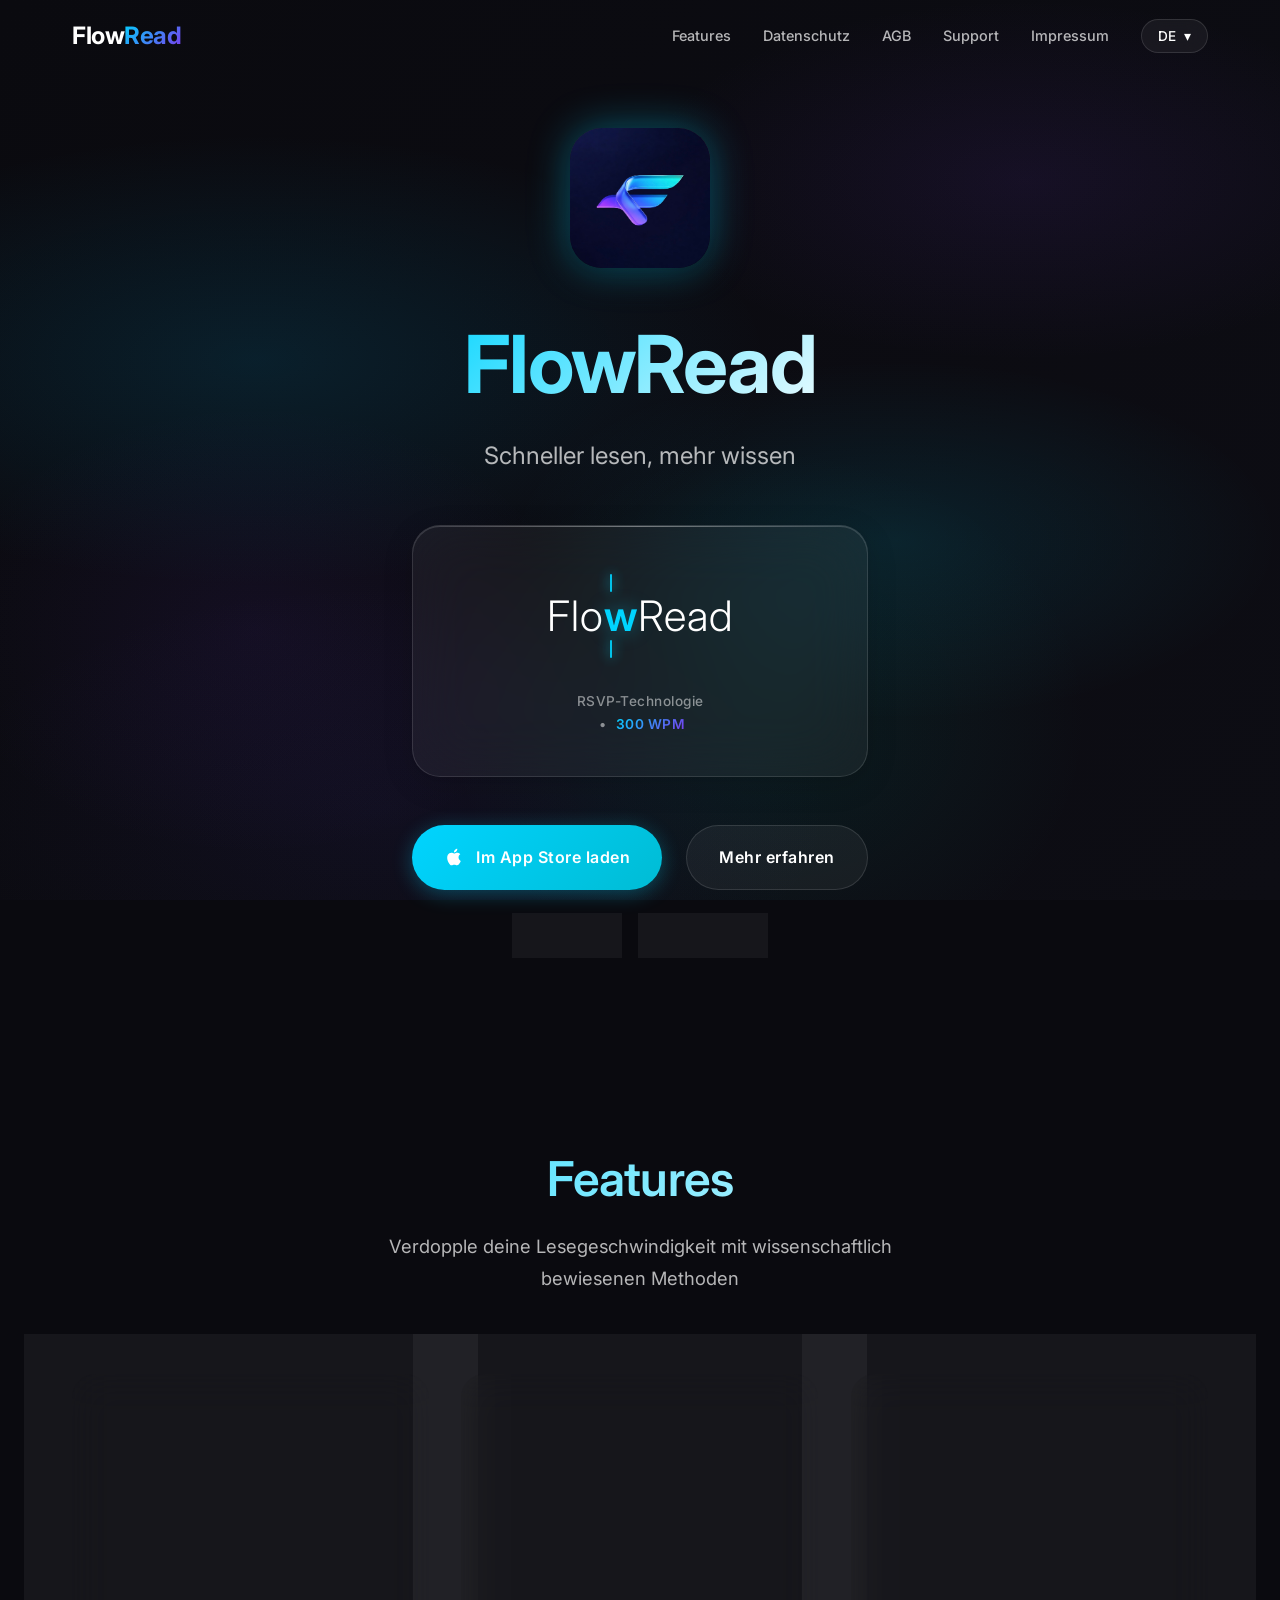
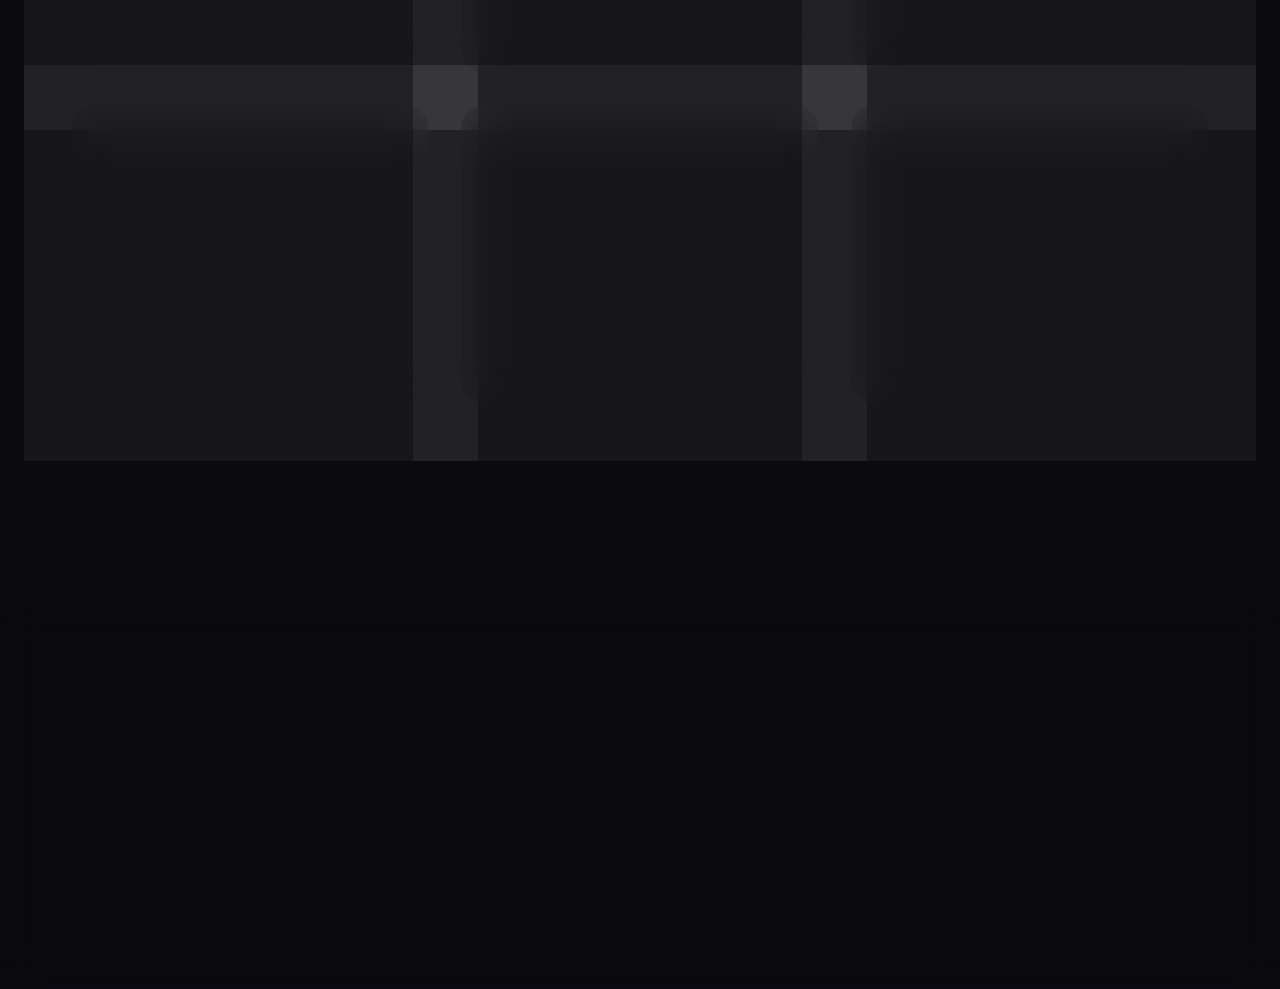
==== commit e8732d52: "Fix all Support links to redirect to flowread.xyz/support - index.html: Fix broken nav Support link " ====
--- a/index.html
+++ b/index.html
@@ -1424,7 +1424,7 @@
                     <span class="lang-es-inline">Terminos</span>
                     <span class="lang-it-inline">Termini</span>
                 </a>
-                <a href="#support" onclick="closeMenu()">Support</a>
+                <a href="https://flowread.xyz/support" onclick="closeMenu()">Support</a>
                 <a href="impressum.html" onclick="closeMenu()">
                     <span class="lang-de-inline">Impressum</span>
                     <span class="lang-en-inline">Legal Notice</span>
@@ -1707,7 +1707,7 @@
                         <span class="lang-it-inline">Contatti</span>
                     </h4>
                     <ul>
-                        <li><a href="mailto:flowreadd@proton.me">Support</a></li>
+                        <li><a href="https://flowread.xyz/support">Support</a></li>
                         <li><a href="mailto:flowreadd@proton.me">Feedback</a></li>
                         <li><a href="faq.html">FAQ</a></li>
                     </ul>
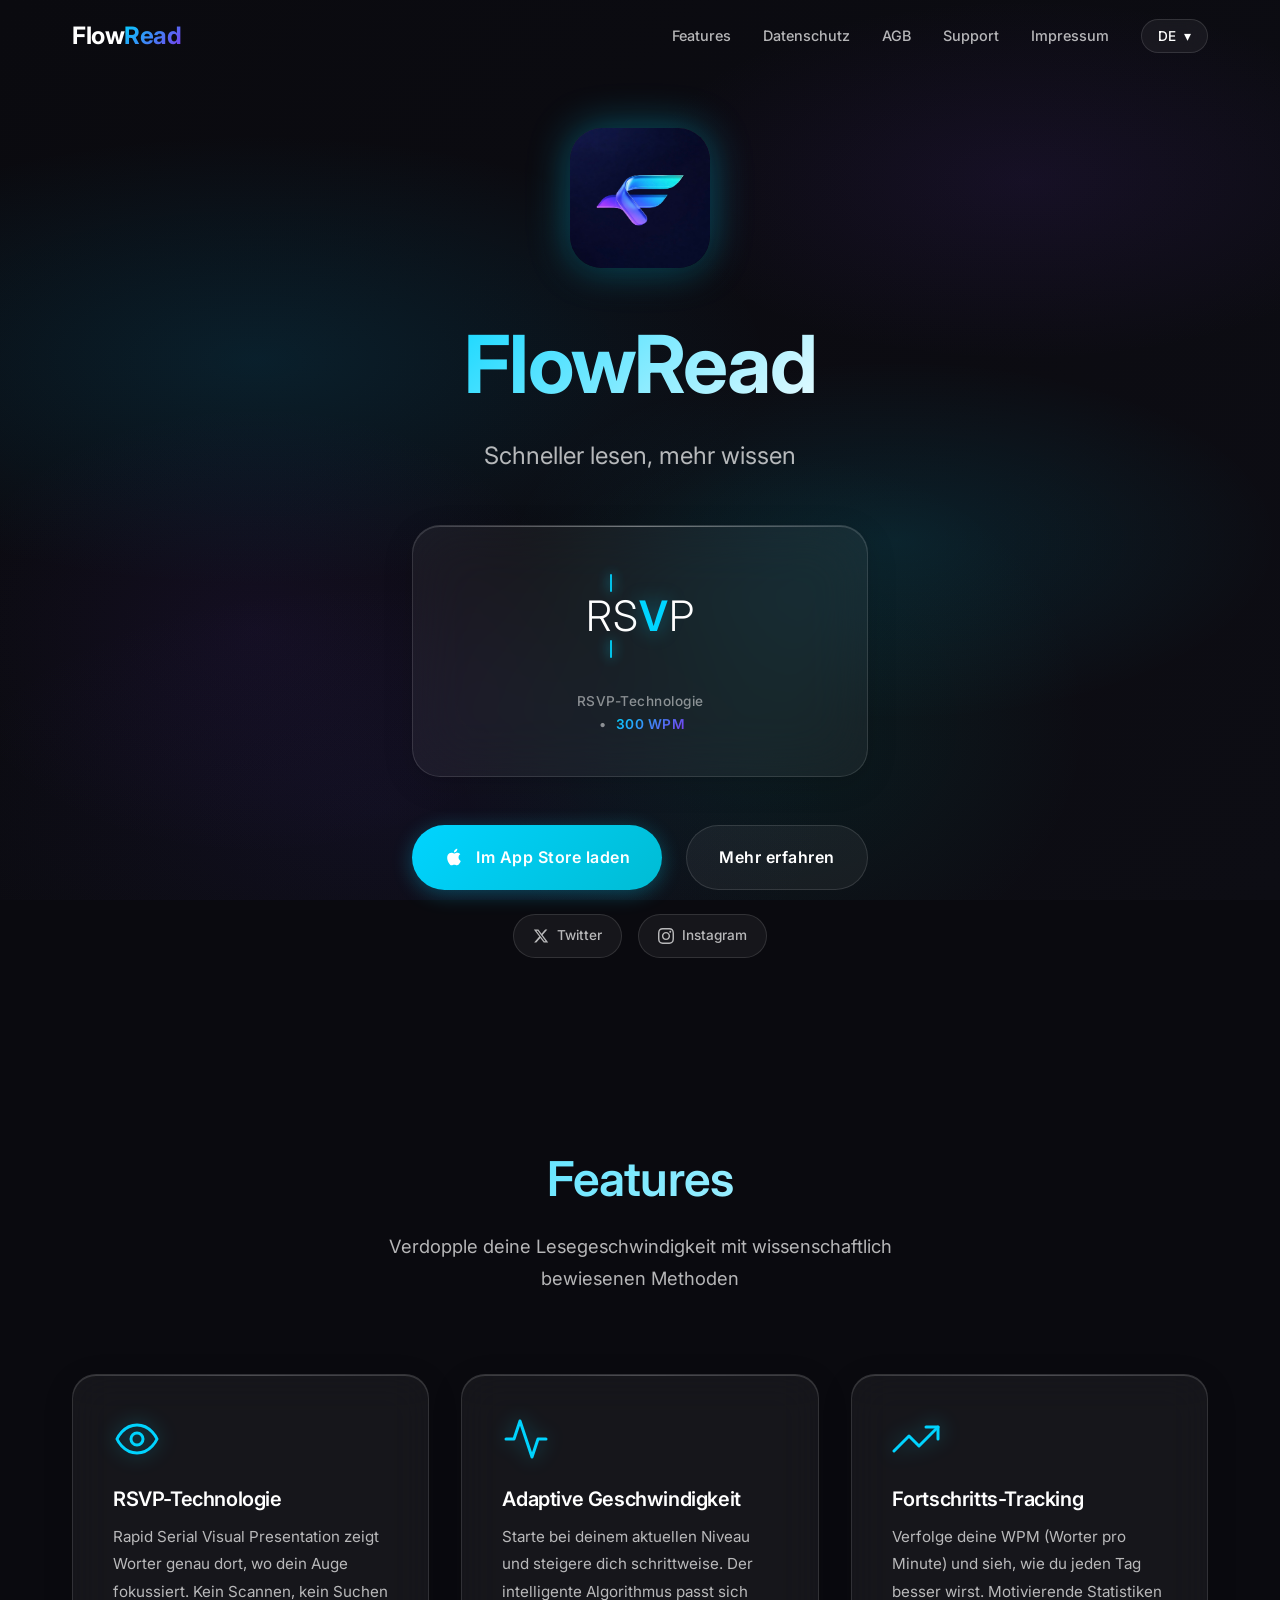
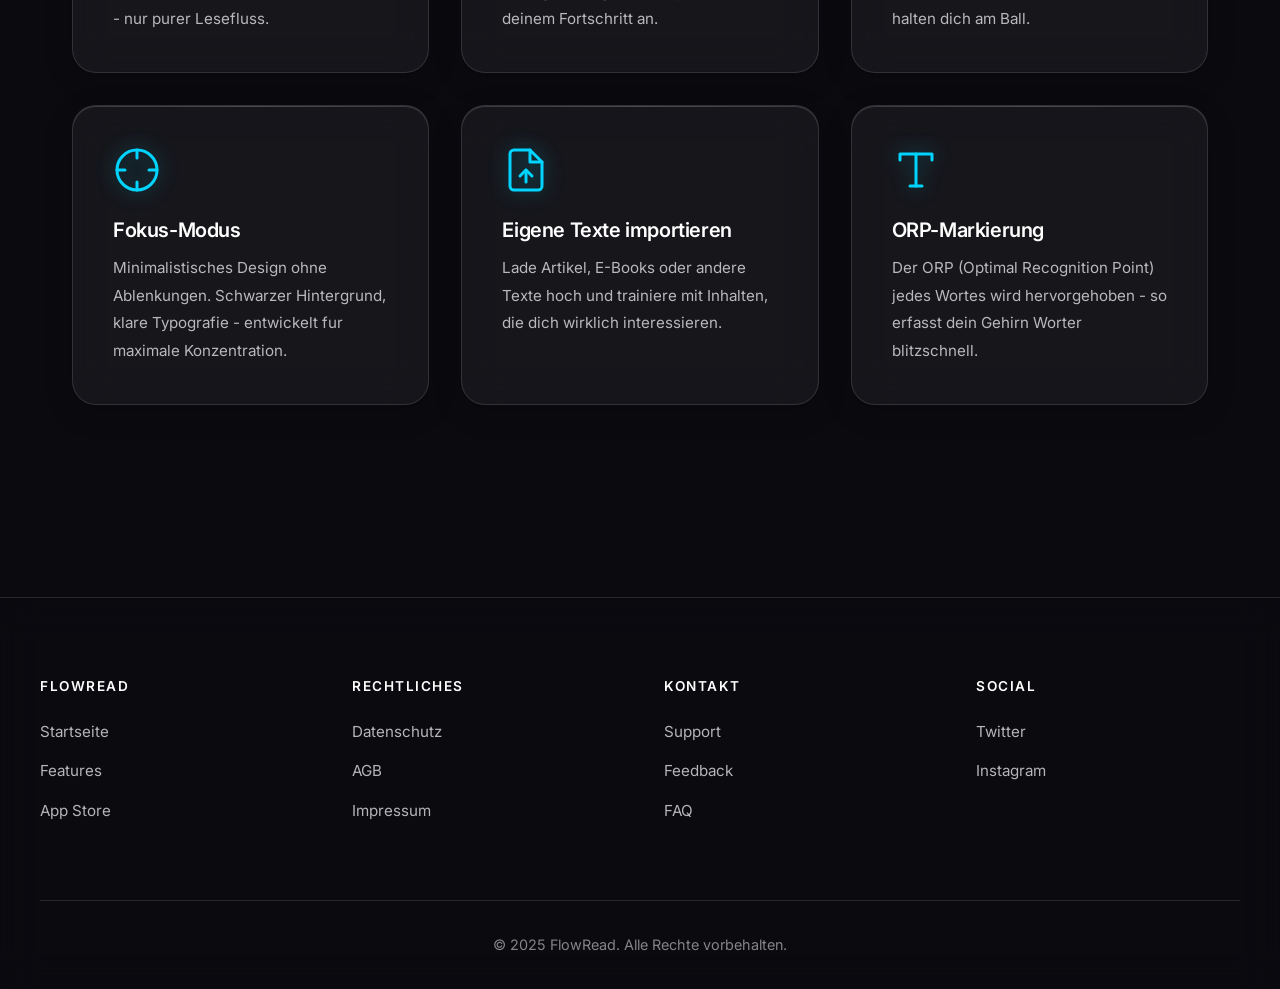
==== commit ef4ac5fe: "Add bilingual privacy pages with /datenschutz and /privacy-policy URLs - Create privacy-policy.html " ====
--- a/index.html
+++ b/index.html
@@ -1410,7 +1410,7 @@
                     <span class="lang-es-inline">Funciones</span>
                     <span class="lang-it-inline">Funzionalita</span>
                 </a>
-                <a href="datenschutz.html" onclick="closeMenu()">
+                <a class="privacy-link" href="datenschutz.html" onclick="closeMenu()">
                     <span class="lang-de-inline">Datenschutz</span>
                     <span class="lang-en-inline">Privacy</span>
                     <span class="lang-fr-inline">Confidentialite</span>
@@ -1675,7 +1675,7 @@
                         <span class="lang-it-inline">Legale</span>
                     </h4>
                     <ul>
-                        <li><a href="datenschutz.html">
+                        <li><a class="privacy-link" href="datenschutz.html">
                             <span class="lang-de-inline">Datenschutz</span>
                             <span class="lang-en-inline">Privacy Policy</span>
                             <span class="lang-fr-inline">Confidentialite</span>
@@ -1785,11 +1785,24 @@
             'it': 'IT'
         };
 
+        function getPrivacyUrl(lang) {
+            return lang === 'en' ? 'privacy-policy.html' : 'datenschutz.html';
+        }
+
+        function updatePrivacyLinks(lang) {
+            var links = document.querySelectorAll('.privacy-link');
+            var url = getPrivacyUrl(lang);
+            for (var i = 0; i < links.length; i++) {
+                links[i].setAttribute('href', url);
+            }
+        }
+
         function setLanguage(lang) {
             document.body.setAttribute('data-lang', lang);
             document.documentElement.lang = lang;
             localStorage.setItem('flowread-lang', lang);
             updateActiveLanguage(lang);
+            updatePrivacyLinks(lang);
             closeLangMenu();
         }
 
@@ -1834,6 +1847,7 @@
         document.body.setAttribute('data-lang', savedLang);
         document.documentElement.lang = savedLang;
         updateActiveLanguage(savedLang);
+        updatePrivacyLinks(savedLang);
 
         // ===== MOBILE MENU =====
         function toggleMenu() {
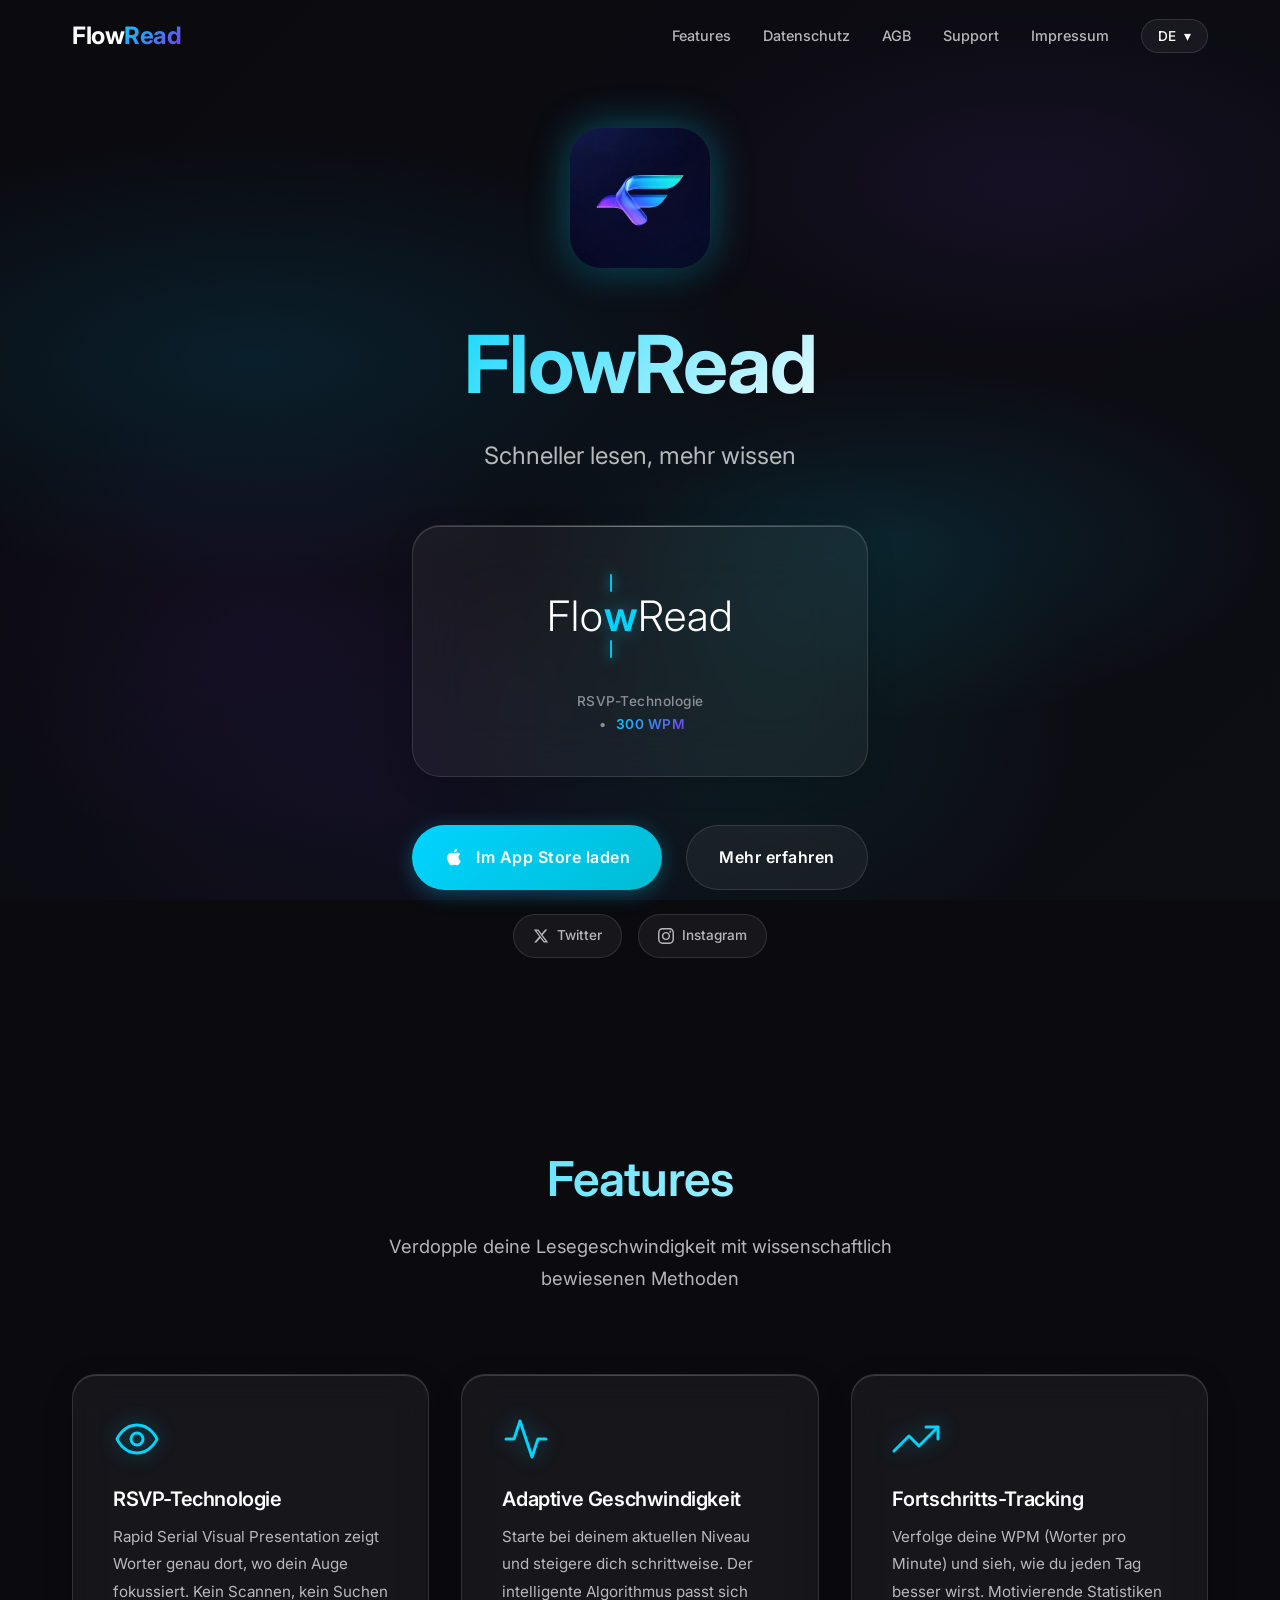
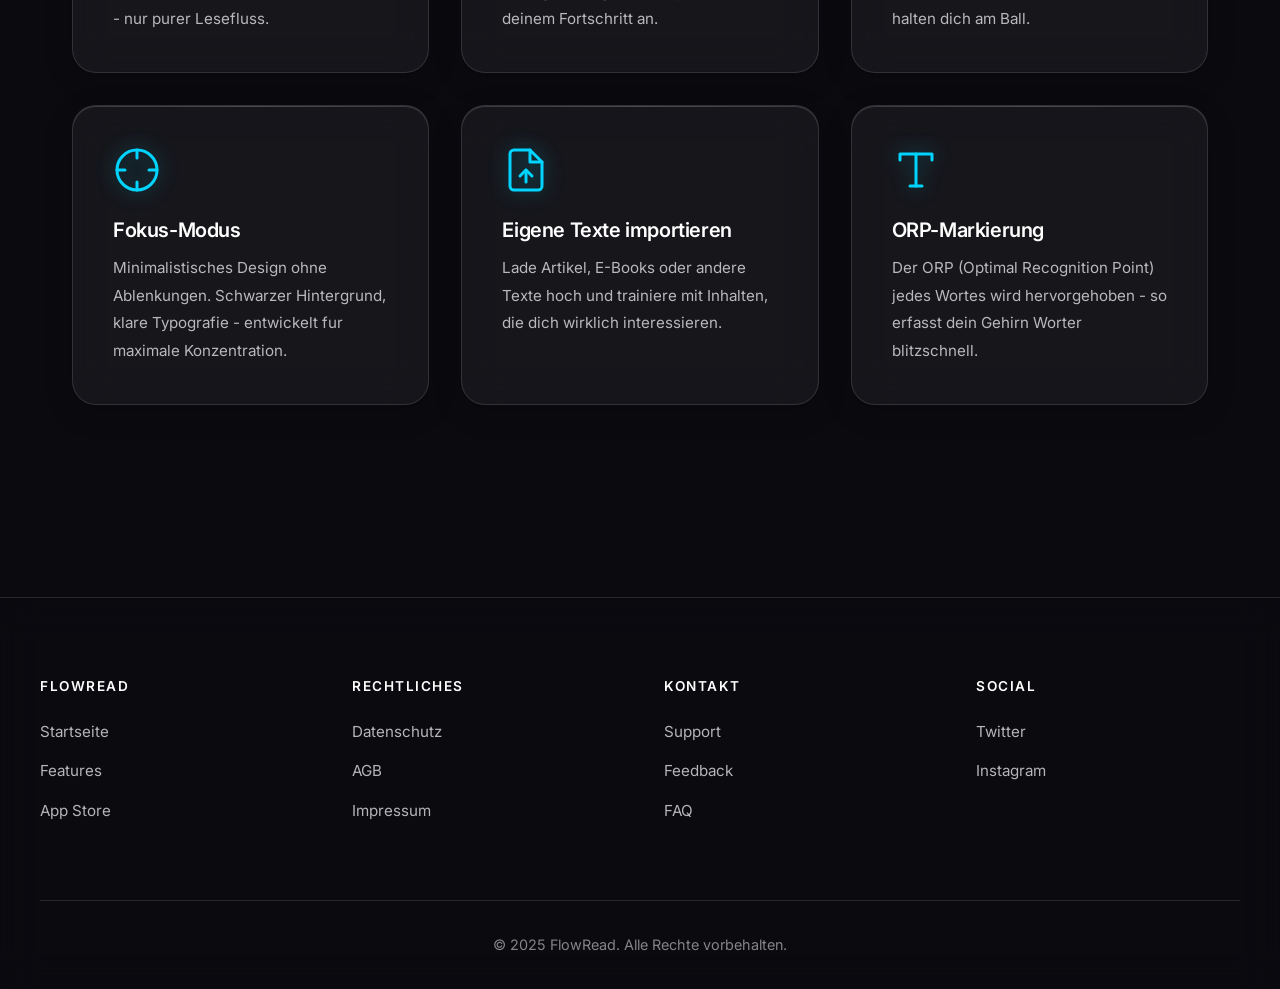
==== commit 157ee6d9: "Add language-aware privacy policy routing with dedicated DE/EN URLs - datenschutz.html always forces" ====
--- a/index.html
+++ b/index.html
@@ -1410,7 +1410,7 @@
                     <span class="lang-es-inline">Funciones</span>
                     <span class="lang-it-inline">Funzionalita</span>
                 </a>
-                <a class="privacy-link" href="datenschutz.html" onclick="closeMenu()">
+                <a id="privacy-nav-link" href="datenschutz.html" onclick="closeMenu()">
                     <span class="lang-de-inline">Datenschutz</span>
                     <span class="lang-en-inline">Privacy</span>
                     <span class="lang-fr-inline">Confidentialite</span>
@@ -1675,7 +1675,7 @@
                         <span class="lang-it-inline">Legale</span>
                     </h4>
                     <ul>
-                        <li><a class="privacy-link" href="datenschutz.html">
+                        <li><a id="privacy-footer-link" href="datenschutz.html">
                             <span class="lang-de-inline">Datenschutz</span>
                             <span class="lang-en-inline">Privacy Policy</span>
                             <span class="lang-fr-inline">Confidentialite</span>
@@ -1785,18 +1785,6 @@
             'it': 'IT'
         };
 
-        function getPrivacyUrl(lang) {
-            return lang === 'en' ? 'privacy-policy.html' : 'datenschutz.html';
-        }
-
-        function updatePrivacyLinks(lang) {
-            var links = document.querySelectorAll('.privacy-link');
-            var url = getPrivacyUrl(lang);
-            for (var i = 0; i < links.length; i++) {
-                links[i].setAttribute('href', url);
-            }
-        }
-
         function setLanguage(lang) {
             document.body.setAttribute('data-lang', lang);
             document.documentElement.lang = lang;
@@ -1804,6 +1792,14 @@
             updateActiveLanguage(lang);
             updatePrivacyLinks(lang);
             closeLangMenu();
+        }
+
+        function updatePrivacyLinks(lang) {
+            const privacyUrl = (lang === 'en') ? 'privacy-policy.html' : 'datenschutz.html';
+            const navLink = document.getElementById('privacy-nav-link');
+            const footerLink = document.getElementById('privacy-footer-link');
+            if (navLink) navLink.href = privacyUrl;
+            if (footerLink) footerLink.href = privacyUrl;
         }
 
         function toggleLangMenu() {
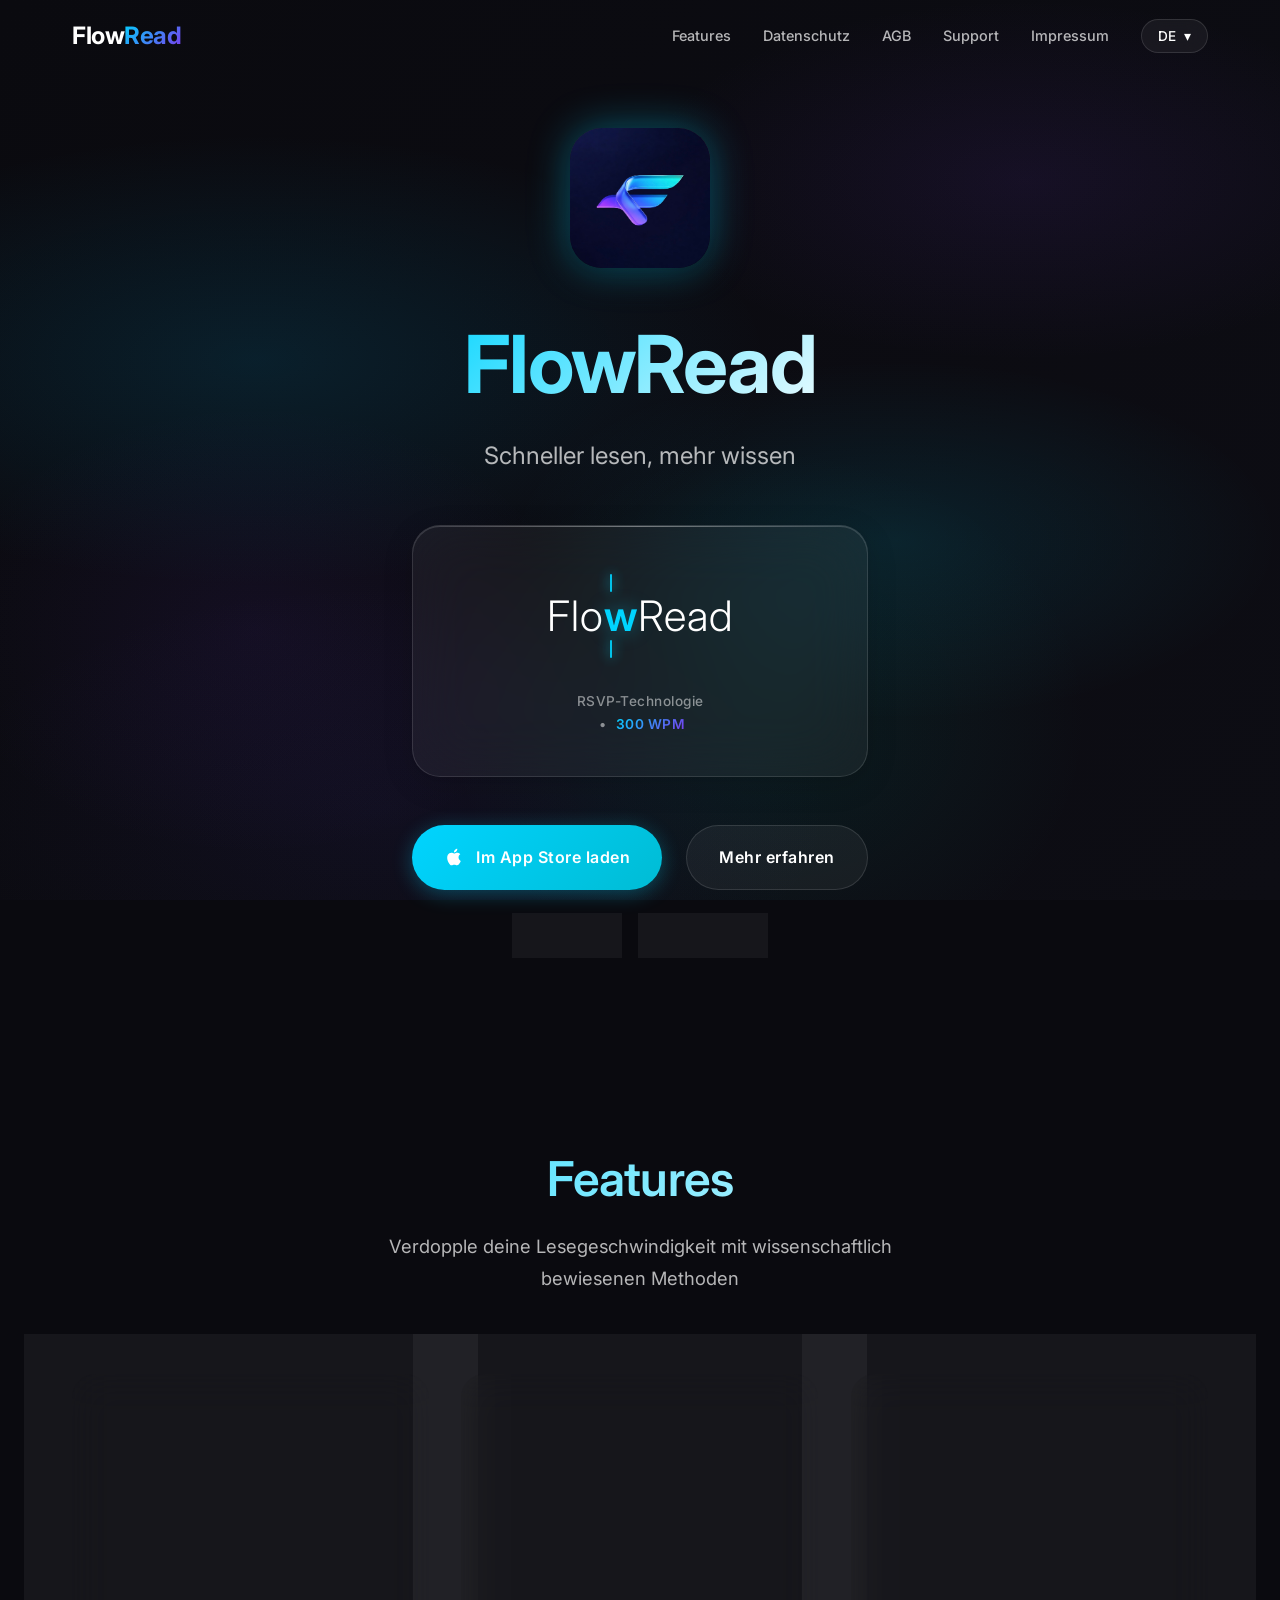
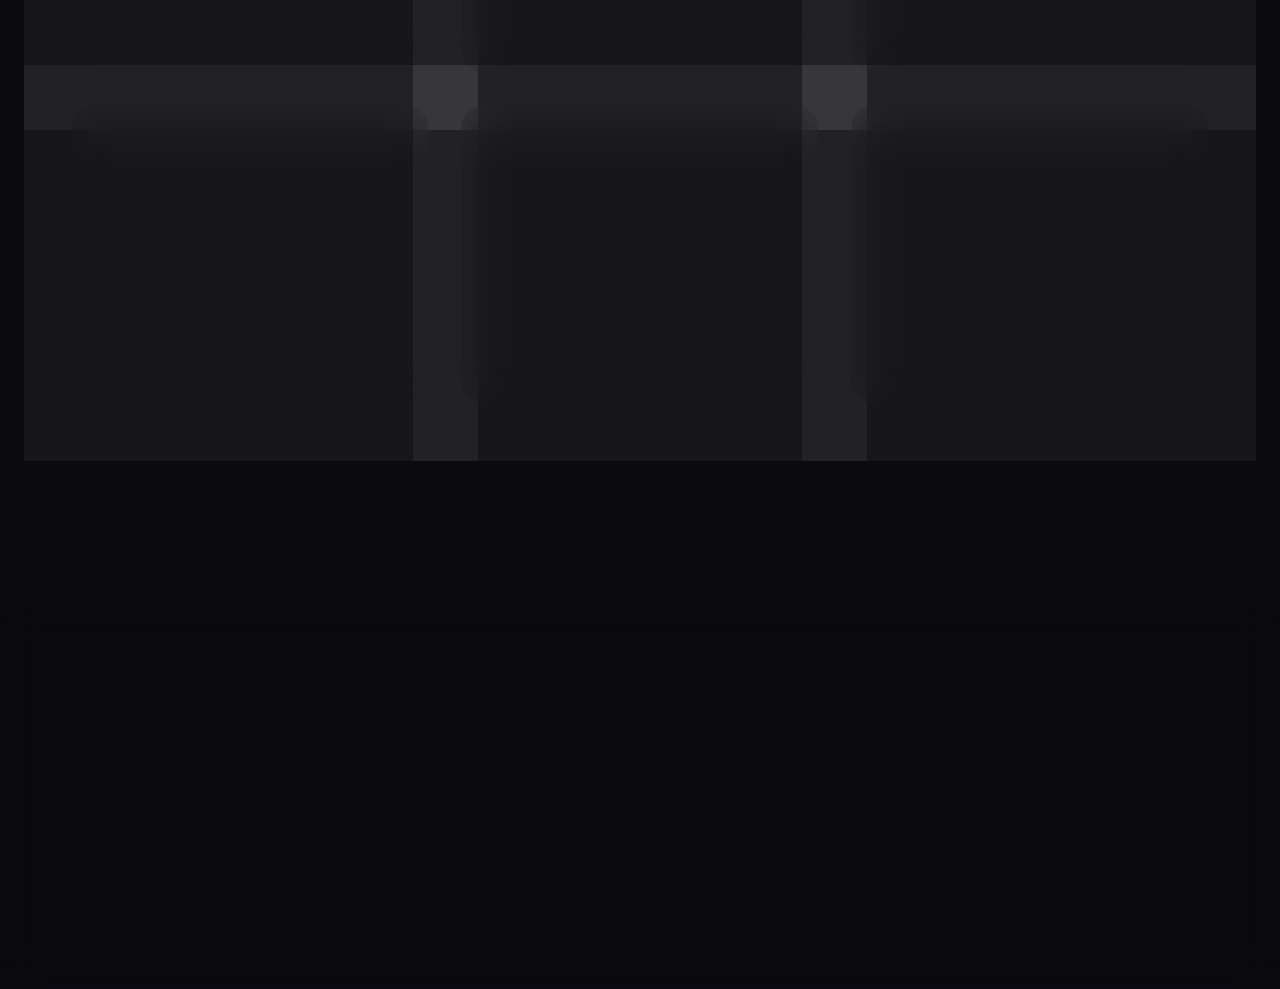
==== commit 1703af73: "Add App Store download link to all download buttons Updated all App Store buttons and links across i" ====
--- a/index.html
+++ b/index.html
@@ -1483,7 +1483,7 @@
             </div>
 
             <div class="cta-buttons">
-                <a href="#" class="btn-primary">
+                <a href="https://apps.apple.com/de/app/flowread-read-faster/id6758730530?l=en-GB" class="btn-primary" target="_blank" rel="noopener">
                     <svg width="20" height="20" viewBox="0 0 24 24" fill="currentColor">
                         <path d="M18.71 19.5c-.83 1.24-1.71 2.45-3.05 2.47-1.34.03-1.77-.79-3.29-.79-1.53 0-2 .77-3.27.82-1.31.05-2.3-1.32-3.14-2.53C4.25 17 2.94 12.45 4.7 9.39c.87-1.52 2.43-2.48 4.12-2.51 1.28-.02 2.5.87 3.29.87.78 0 2.26-1.07 3.81-.91.65.03 2.47.26 3.64 1.98-.09.06-2.17 1.28-2.15 3.81.03 3.02 2.65 4.03 2.68 4.04-.03.07-.42 1.44-1.38 2.83M13 3.5c.73-.83 1.94-1.46 2.94-1.5.13 1.17-.34 2.35-1.04 3.19-.69.85-1.83 1.51-2.95 1.42-.15-1.15.41-2.35 1.05-3.11z"/>
                     </svg>
@@ -1636,7 +1636,7 @@
 
     <!-- Sticky Mobile CTA -->
     <div class="sticky-cta" id="stickyCta">
-        <a href="#" class="btn-primary">
+        <a href="https://apps.apple.com/de/app/flowread-read-faster/id6758730530?l=en-GB" class="btn-primary" target="_blank" rel="noopener">
             <svg width="20" height="20" viewBox="0 0 24 24" fill="currentColor">
                 <path d="M18.71 19.5c-.83 1.24-1.71 2.45-3.05 2.47-1.34.03-1.77-.79-3.29-.79-1.53 0-2 .77-3.27.82-1.31.05-2.3-1.32-3.14-2.53C4.25 17 2.94 12.45 4.7 9.39c.87-1.52 2.43-2.48 4.12-2.51 1.28-.02 2.5.87 3.29.87.78 0 2.26-1.07 3.81-.91.65.03 2.47.26 3.64 1.98-.09.06-2.17 1.28-2.15 3.81.03 3.02 2.65 4.03 2.68 4.04-.03.07-.42 1.44-1.38 2.83M13 3.5c.73-.83 1.94-1.46 2.94-1.5.13 1.17-.34 2.35-1.04 3.19-.69.85-1.83 1.51-2.95 1.42-.15-1.15.41-2.35 1.05-3.11z"/>
             </svg>
@@ -1663,7 +1663,7 @@
                             <span class="lang-it-inline">Home</span>
                         </a></li>
                         <li><a href="#features">Features</a></li>
-                        <li><a href="#">App Store</a></li>
+                        <li><a href="https://apps.apple.com/de/app/flowread-read-faster/id6758730530?l=en-GB" target="_blank" rel="noopener">App Store</a></li>
                     </ul>
                 </div>
                 <div class="footer-section">
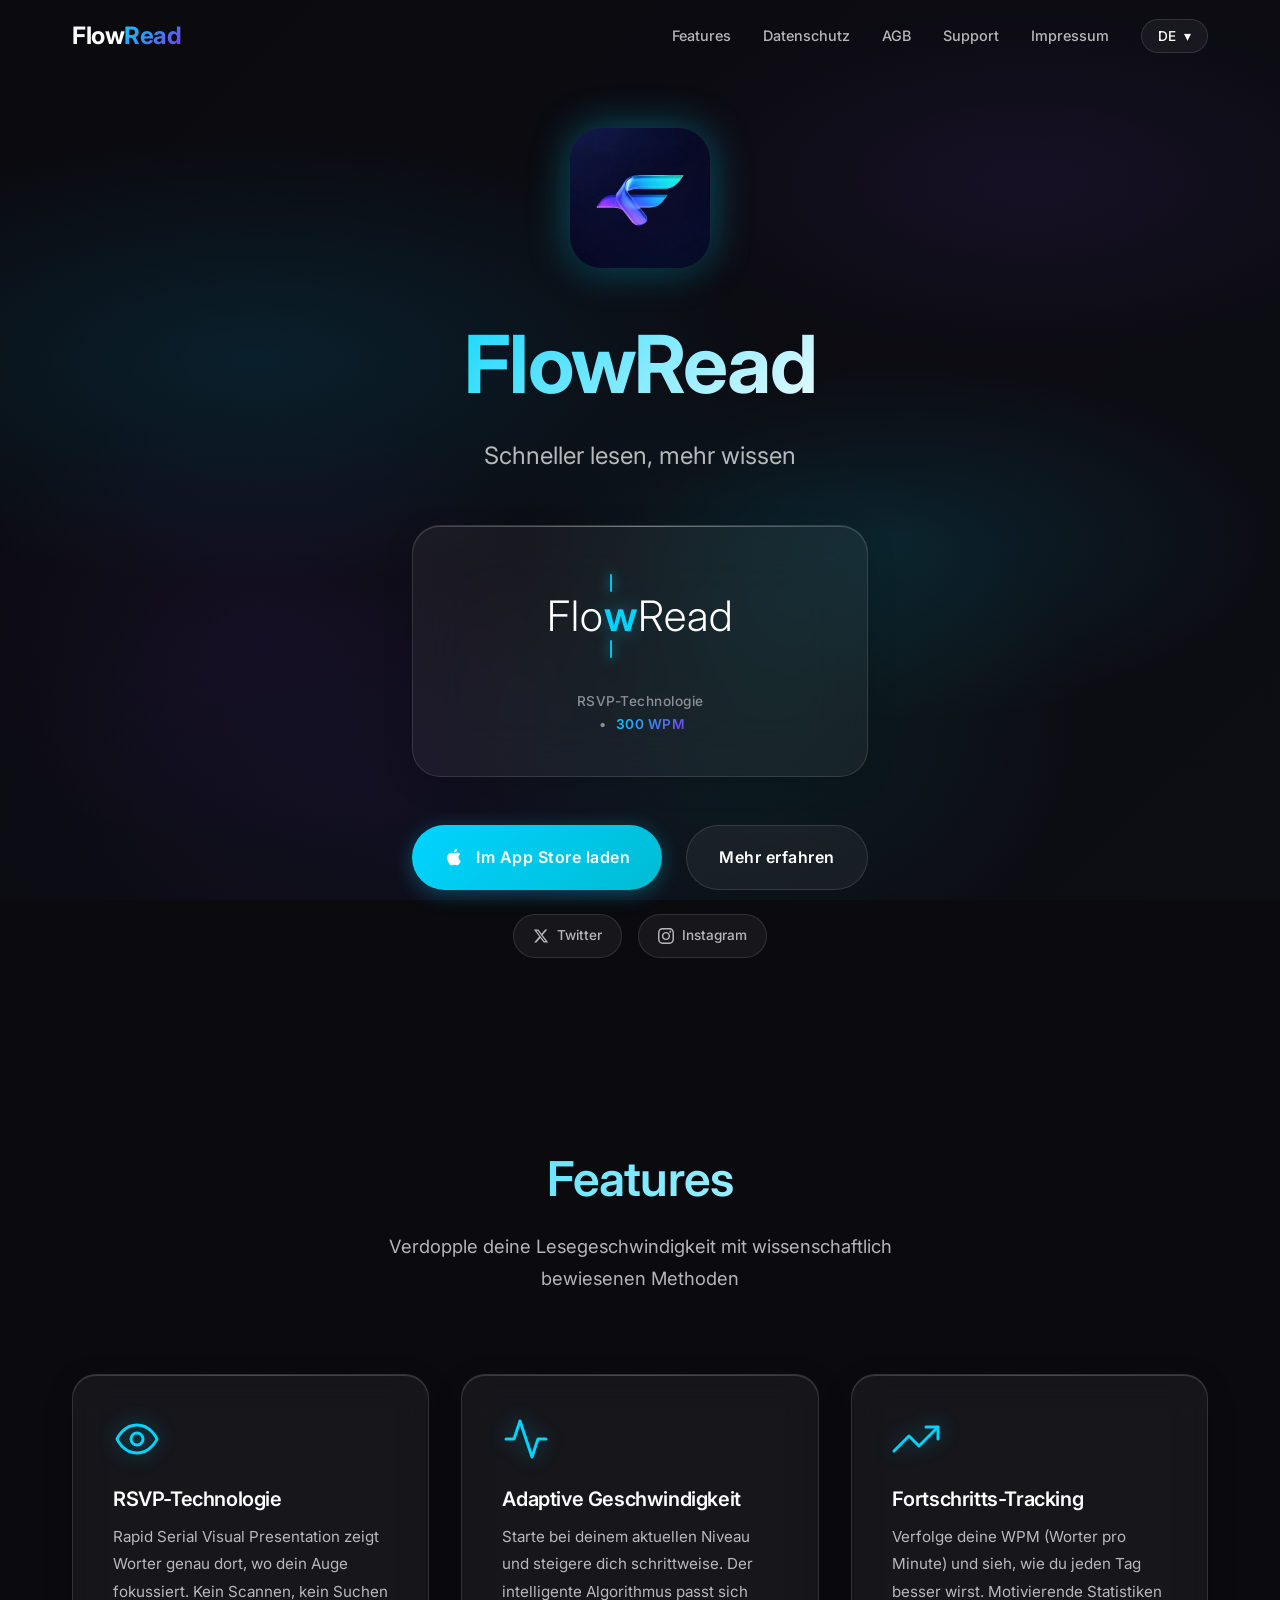
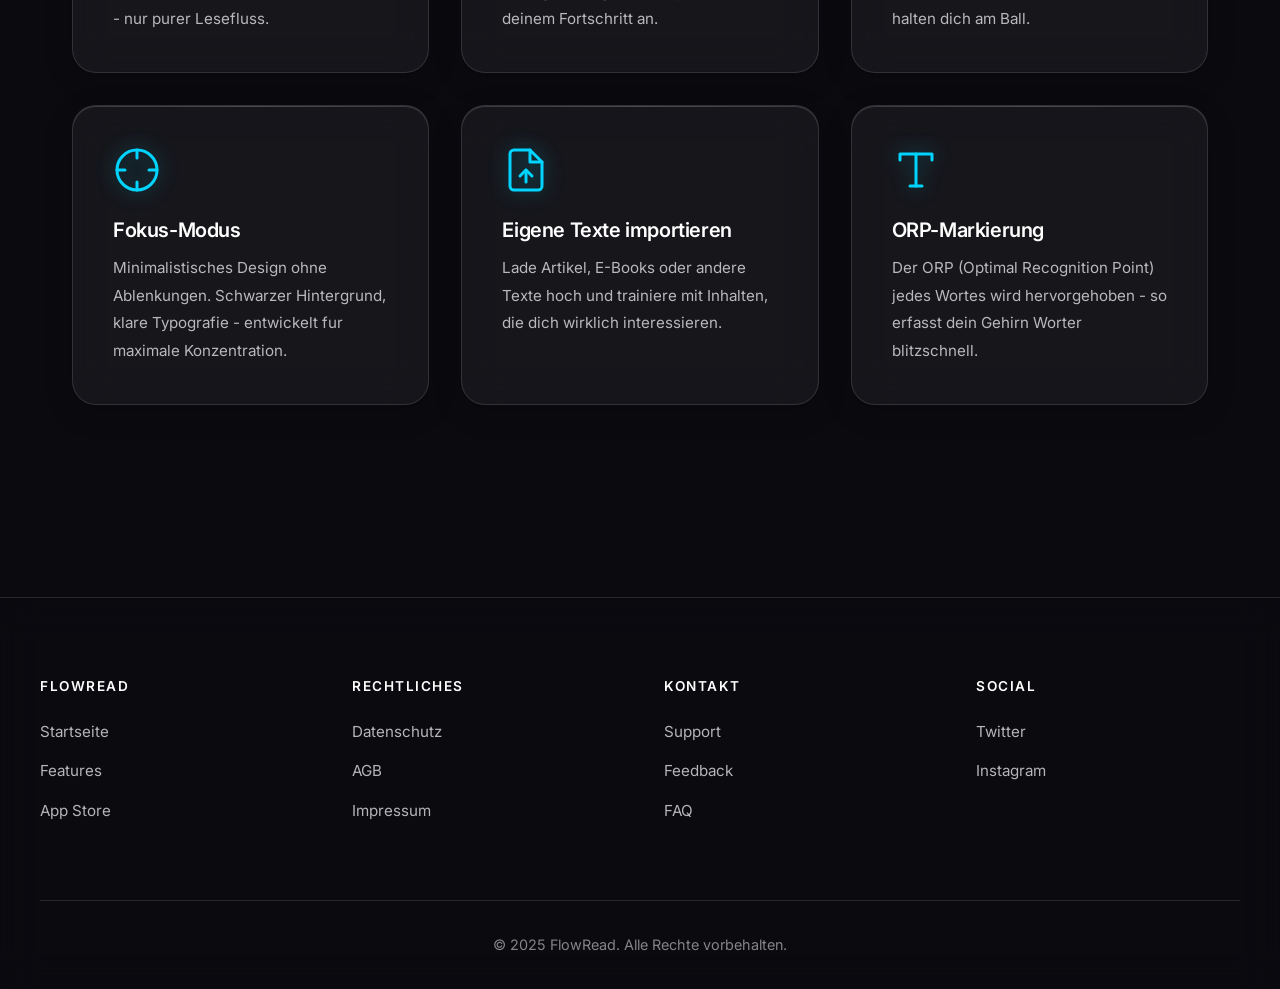
==== commit 1c994b85: "Add App Store download link to all CTA and footer buttons Added https://apps.apple.com/de/app/flowre" ====
--- a/index.html
+++ b/index.html
@@ -1483,7 +1483,7 @@
             </div>
 
             <div class="cta-buttons">
-                <a href="https://apps.apple.com/de/app/flowread-read-faster/id6758730530?l=en-GB" class="btn-primary" target="_blank" rel="noopener">
+                <a href="https://apps.apple.com/de/app/flowread-read-faster/id6758730530?l=en-GB" target="_blank" rel="noopener" class="btn-primary">
                     <svg width="20" height="20" viewBox="0 0 24 24" fill="currentColor">
                         <path d="M18.71 19.5c-.83 1.24-1.71 2.45-3.05 2.47-1.34.03-1.77-.79-3.29-.79-1.53 0-2 .77-3.27.82-1.31.05-2.3-1.32-3.14-2.53C4.25 17 2.94 12.45 4.7 9.39c.87-1.52 2.43-2.48 4.12-2.51 1.28-.02 2.5.87 3.29.87.78 0 2.26-1.07 3.81-.91.65.03 2.47.26 3.64 1.98-.09.06-2.17 1.28-2.15 3.81.03 3.02 2.65 4.03 2.68 4.04-.03.07-.42 1.44-1.38 2.83M13 3.5c.73-.83 1.94-1.46 2.94-1.5.13 1.17-.34 2.35-1.04 3.19-.69.85-1.83 1.51-2.95 1.42-.15-1.15.41-2.35 1.05-3.11z"/>
                     </svg>
@@ -1636,7 +1636,7 @@
 
     <!-- Sticky Mobile CTA -->
     <div class="sticky-cta" id="stickyCta">
-        <a href="https://apps.apple.com/de/app/flowread-read-faster/id6758730530?l=en-GB" class="btn-primary" target="_blank" rel="noopener">
+        <a href="https://apps.apple.com/de/app/flowread-read-faster/id6758730530?l=en-GB" target="_blank" rel="noopener" class="btn-primary">
             <svg width="20" height="20" viewBox="0 0 24 24" fill="currentColor">
                 <path d="M18.71 19.5c-.83 1.24-1.71 2.45-3.05 2.47-1.34.03-1.77-.79-3.29-.79-1.53 0-2 .77-3.27.82-1.31.05-2.3-1.32-3.14-2.53C4.25 17 2.94 12.45 4.7 9.39c.87-1.52 2.43-2.48 4.12-2.51 1.28-.02 2.5.87 3.29.87.78 0 2.26-1.07 3.81-.91.65.03 2.47.26 3.64 1.98-.09.06-2.17 1.28-2.15 3.81.03 3.02 2.65 4.03 2.68 4.04-.03.07-.42 1.44-1.38 2.83M13 3.5c.73-.83 1.94-1.46 2.94-1.5.13 1.17-.34 2.35-1.04 3.19-.69.85-1.83 1.51-2.95 1.42-.15-1.15.41-2.35 1.05-3.11z"/>
             </svg>
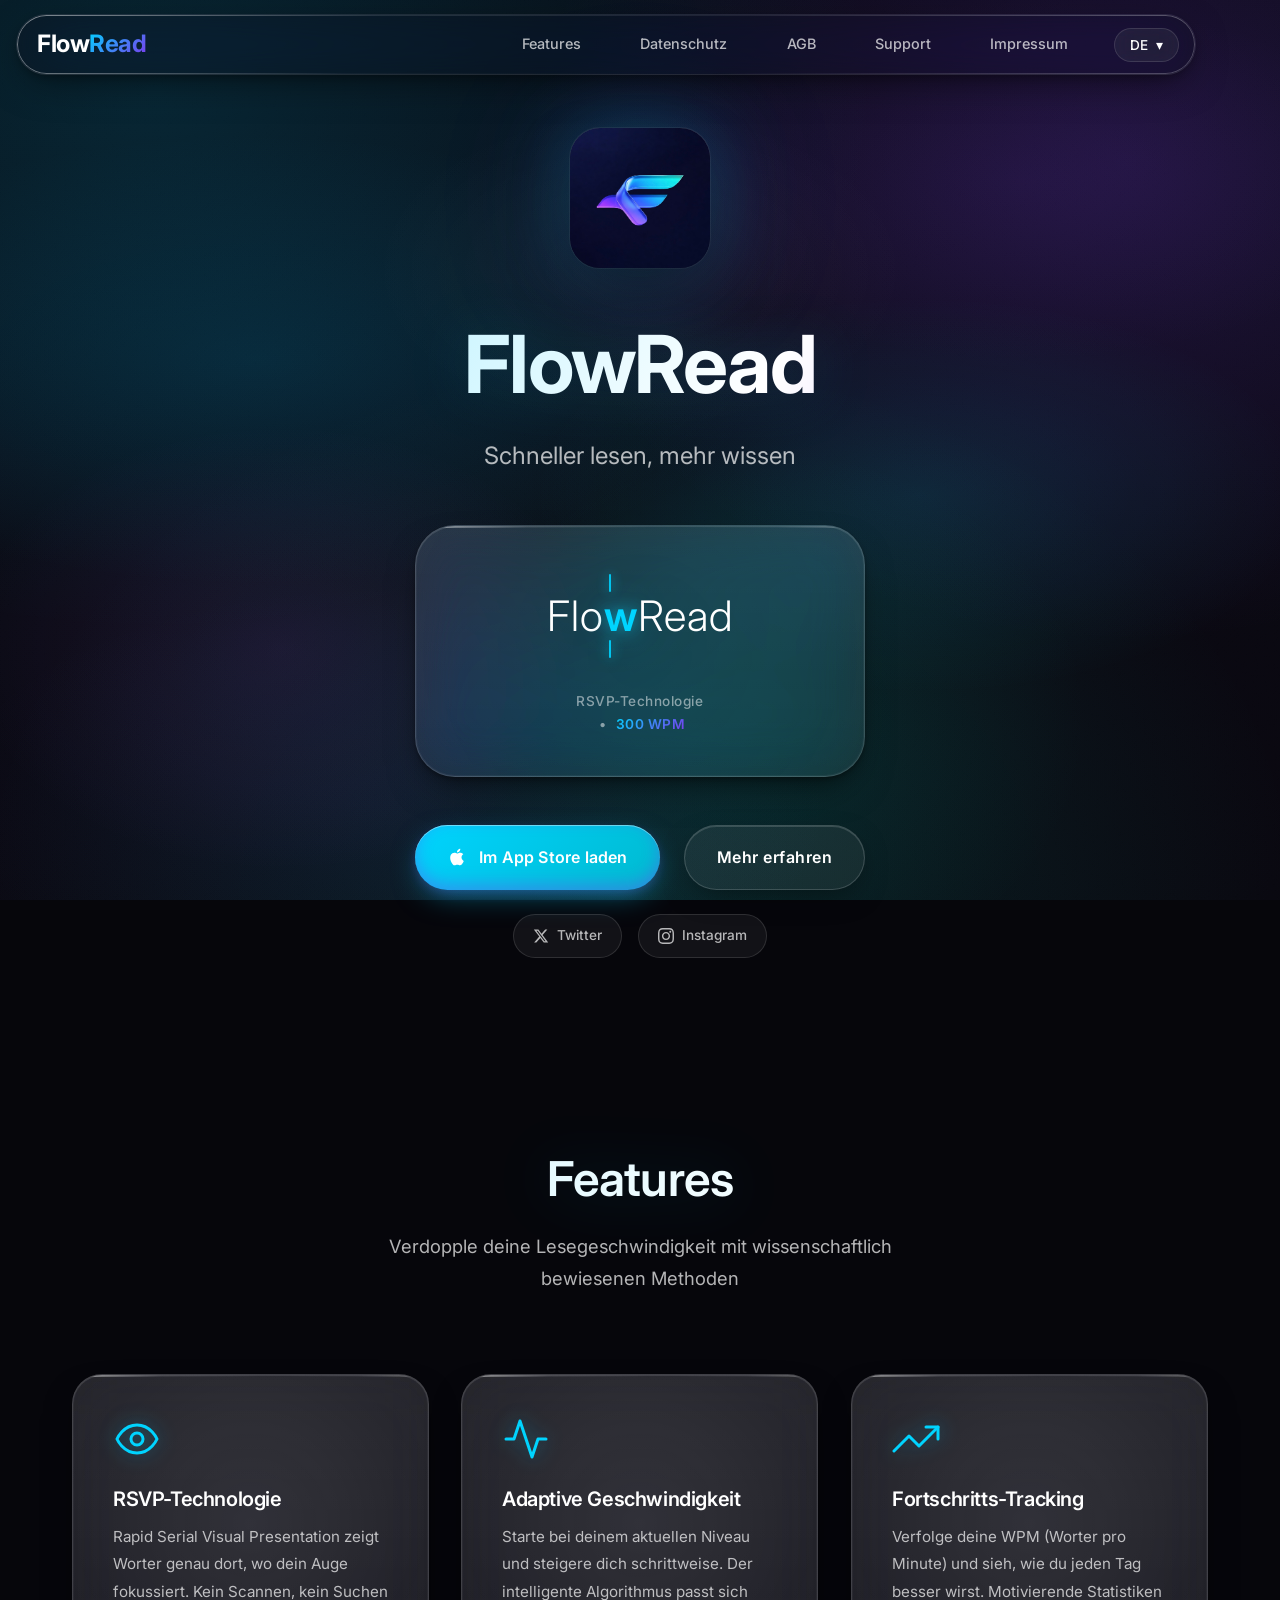
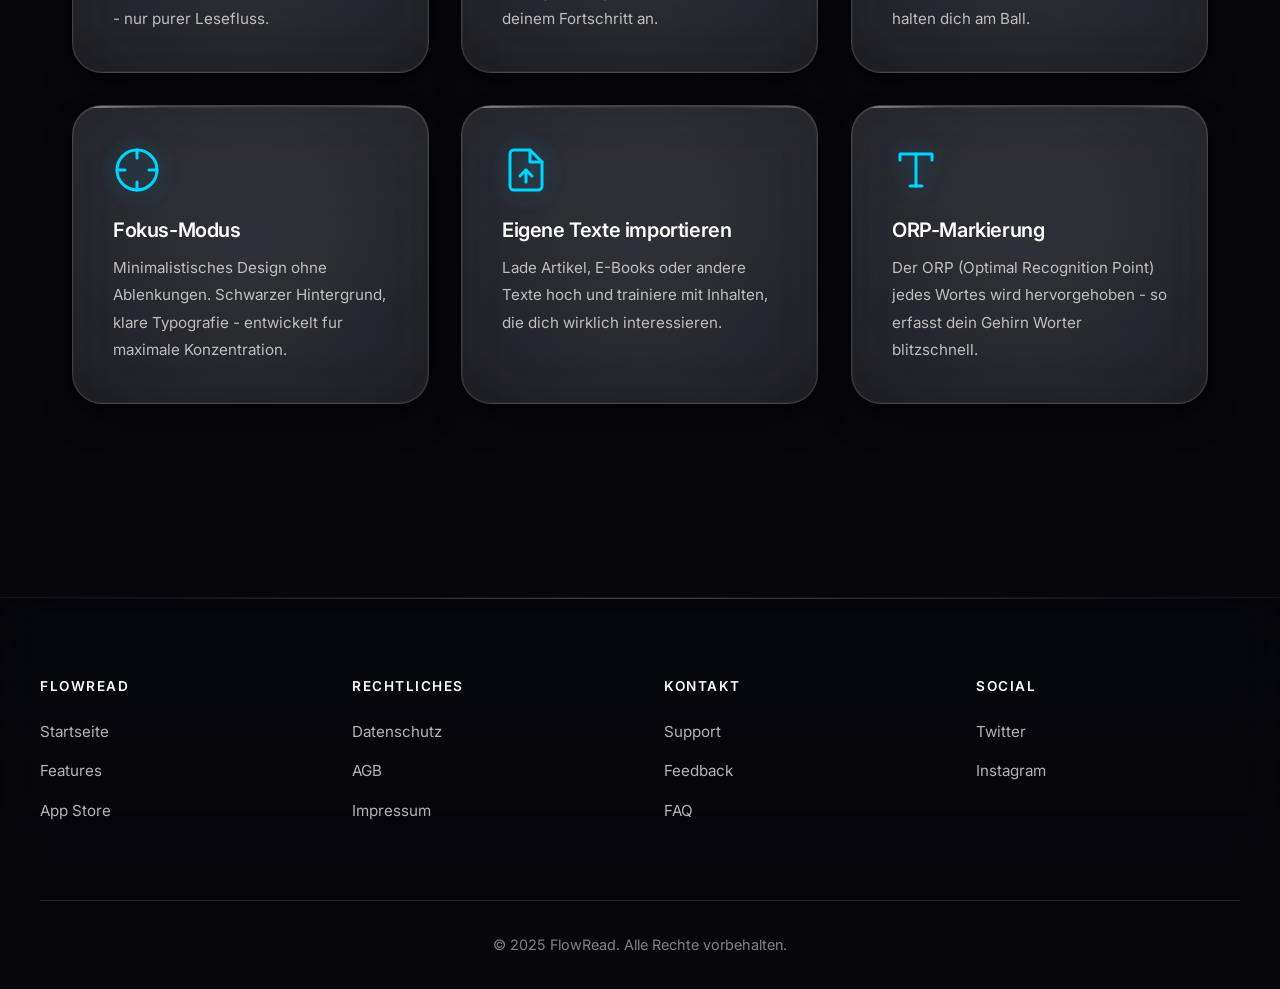
==== commit 774e933a: "Redesign website with Apple-style Liquid Glass material Introduce a shared liquid-glass.css overlay " ====
--- a/index.html
+++ b/index.html
@@ -1388,6 +1388,7 @@
             }
         }
     </style>
+    <link rel="stylesheet" href="liquid-glass.css">
 </head>
 <body data-lang="de">
     <!-- Animated Mesh Gradient Background -->
@@ -1975,5 +1976,6 @@
             createParticles();
         }
     </script>
+    <script src="liquid-glass.js" defer></script>
 </body>
 </html>
--- a/liquid-glass.css
+++ b/liquid-glass.css
@@ -0,0 +1,615 @@
+/* ============================================================
+   FlowRead · Liquid Glass Overlay
+   Apple-inspired "Liquid Glass" material applied across all pages.
+   This file is loaded AFTER each page's inline <style> block, so
+   it intentionally overrides the baseline glass morphism with
+   richer refraction, specular highlights and spring motion.
+   ============================================================ */
+
+:root {
+    /* Liquid Glass materials — thin / regular / thick */
+    --lg-thin-bg: rgba(255, 255, 255, 0.045);
+    --lg-regular-bg: rgba(255, 255, 255, 0.07);
+    --lg-thick-bg: rgba(255, 255, 255, 0.11);
+    --lg-tint: rgba(180, 220, 255, 0.04);
+
+    /* Borders: a bright top edge and a soft body edge (specular) */
+    --lg-edge-bright: rgba(255, 255, 255, 0.55);
+    --lg-edge-dim: rgba(255, 255, 255, 0.06);
+    --lg-border: rgba(255, 255, 255, 0.14);
+    --lg-border-strong: rgba(255, 255, 255, 0.28);
+
+    /* Shadows — soft ambient + contact + inner highlights */
+    --lg-shadow: 0 1px 0 rgba(255, 255, 255, 0.08) inset,
+                 0 0 0 1px rgba(255, 255, 255, 0.04) inset,
+                 0 18px 40px -16px rgba(0, 0, 0, 0.55),
+                 0 8px 20px -10px rgba(0, 0, 0, 0.45),
+                 0 2px 4px rgba(0, 0, 0, 0.25);
+    --lg-shadow-raised: 0 1px 0 rgba(255, 255, 255, 0.12) inset,
+                        0 0 0 1px rgba(255, 255, 255, 0.06) inset,
+                        0 28px 60px -20px rgba(0, 0, 0, 0.6),
+                        0 12px 28px -12px rgba(0, 0, 0, 0.45),
+                        0 0 0 1px rgba(255, 255, 255, 0.04);
+    --lg-glow: 0 0 60px rgba(0, 212, 255, 0.25),
+               0 0 120px rgba(124, 58, 237, 0.18);
+
+    /* Motion — Apple-style spring easings */
+    --lg-spring: cubic-bezier(0.22, 1, 0.36, 1);
+    --lg-spring-soft: cubic-bezier(0.32, 0.72, 0, 1);
+    --lg-bounce: cubic-bezier(0.34, 1.56, 0.64, 1);
+
+    /* Continuous corner radii (squircle feel) */
+    --lg-radius-sm: 14px;
+    --lg-radius-md: 22px;
+    --lg-radius-lg: 30px;
+    --lg-radius-xl: 40px;
+    --lg-radius-pill: 999px;
+
+    /* Mouse spotlight — set by JS, fallback keeps glass tasteful */
+    --lg-mx: 50%;
+    --lg-my: 50%;
+}
+
+/* ================= Global refinements ================= */
+html {
+    scroll-behavior: smooth;
+}
+
+body {
+    -webkit-font-smoothing: antialiased;
+    -moz-osx-font-smoothing: grayscale;
+    text-rendering: optimizeLegibility;
+    background: #06060b;
+}
+
+/* ================= Living background ================= */
+/* Slightly richer, more alive mesh with an extra soft blob
+   that drifts independently — feels like light through glass. */
+.mesh-gradient {
+    background:
+        radial-gradient(1200px 900px at 12% 10%, rgba(0, 175, 220, 0.18), transparent 60%),
+        radial-gradient(1000px 800px at 88% 18%, rgba(124, 58, 237, 0.18), transparent 60%),
+        radial-gradient(1100px 900px at 50% 100%, rgba(0, 200, 170, 0.14), transparent 60%),
+        linear-gradient(160deg, #07070d 0%, #0a0a14 45%, #09070f 100%);
+}
+
+.mesh-gradient::after {
+    background:
+        radial-gradient(ellipse 55% 40% at 72% 55%, rgba(0, 212, 255, 0.12) 0%, transparent 55%),
+        radial-gradient(ellipse 45% 45% at 22% 72%, rgba(168, 85, 247, 0.10) 0%, transparent 55%),
+        radial-gradient(ellipse 35% 30% at 50% 30%, rgba(255, 255, 255, 0.04) 0%, transparent 60%);
+    animation-duration: 28s;
+    mix-blend-mode: screen;
+}
+
+/* Fine "grain" over the whole page — adds physicality to glass. */
+body::before {
+    content: "";
+    position: fixed;
+    inset: 0;
+    pointer-events: none;
+    z-index: 0;
+    opacity: 0.35;
+    mix-blend-mode: overlay;
+    background-image: url("data:image/svg+xml;utf8,<svg xmlns='http://www.w3.org/2000/svg' width='160' height='160'><filter id='n'><feTurbulence type='fractalNoise' baseFrequency='0.9' numOctaves='2' stitchTiles='stitch'/><feColorMatrix values='0 0 0 0 1  0 0 0 0 1  0 0 0 0 1  0 0 0 0.035 0'/></filter><rect width='100%25' height='100%25' filter='url(%23n)'/></svg>");
+}
+
+/* ================= The Liquid Glass material ================= */
+/* Applied to every existing glass surface via common selectors.
+   Uses multi-filter backdrop + specular edge + mouse spotlight. */
+.glass-card,
+.feature-card,
+.support-card,
+.legal-section,
+.contact-form,
+.impressum-card,
+.rsvp-demo,
+.primary-contact-card,
+.bug-template,
+.faq-item {
+    position: relative;
+    background:
+        radial-gradient(600px circle at var(--lg-mx) var(--lg-my), rgba(255, 255, 255, 0.08), transparent 40%),
+        linear-gradient(180deg, rgba(255, 255, 255, 0.06), rgba(255, 255, 255, 0.02)) ,
+        var(--lg-regular-bg) !important;
+    backdrop-filter: blur(28px) saturate(180%) brightness(1.05) !important;
+    -webkit-backdrop-filter: blur(28px) saturate(180%) brightness(1.05) !important;
+    border: 1px solid var(--lg-border) !important;
+    border-radius: var(--lg-radius-lg) !important;
+    box-shadow: var(--lg-shadow) !important;
+    transition: transform 0.55s var(--lg-spring),
+                box-shadow 0.55s var(--lg-spring),
+                background 0.55s var(--lg-spring),
+                border-color 0.4s var(--lg-spring) !important;
+    isolation: isolate;
+    overflow: hidden;
+}
+
+/* Bright specular edge across the top — the hallmark of Liquid Glass */
+.glass-card::before,
+.feature-card::before,
+.support-card::before,
+.legal-section::before,
+.contact-form::before,
+.impressum-card::before,
+.rsvp-demo::before,
+.primary-contact-card::before,
+.bug-template::before,
+.faq-item::before {
+    content: "";
+    position: absolute;
+    inset: 0;
+    border-radius: inherit;
+    padding: 1px;
+    background: linear-gradient(
+        135deg,
+        rgba(255, 255, 255, 0.55) 0%,
+        rgba(255, 255, 255, 0.08) 25%,
+        rgba(255, 255, 255, 0) 55%,
+        rgba(255, 255, 255, 0.04) 80%,
+        rgba(255, 255, 255, 0.25) 100%
+    );
+    -webkit-mask: linear-gradient(#000, #000) content-box, linear-gradient(#000, #000);
+    -webkit-mask-composite: xor;
+            mask-composite: exclude;
+    pointer-events: none;
+    opacity: 0.9;
+    z-index: 2;
+}
+
+/* Soft inner glow that tracks the cursor — refraction illusion */
+.glass-card::after,
+.feature-card::after,
+.support-card::after,
+.legal-section::after,
+.contact-form::after,
+.impressum-card::after,
+.rsvp-demo::after,
+.primary-contact-card::after,
+.bug-template::after {
+    content: "";
+    position: absolute;
+    inset: 0;
+    border-radius: inherit;
+    pointer-events: none;
+    background: radial-gradient(280px circle at var(--lg-mx) var(--lg-my),
+        rgba(255, 255, 255, 0.12),
+        rgba(255, 255, 255, 0) 60%);
+    opacity: 0;
+    transition: opacity 0.5s var(--lg-spring);
+    z-index: 1;
+    mix-blend-mode: soft-light;
+}
+
+.glass-card:hover::after,
+.feature-card:hover::after,
+.support-card:hover::after,
+.legal-section:hover::after,
+.contact-form:hover::after,
+.impressum-card:hover::after,
+.rsvp-demo:hover::after,
+.primary-contact-card:hover::after,
+.bug-template:hover::after {
+    opacity: 1;
+}
+
+.glass-card:hover,
+.feature-card:hover,
+.support-card:hover,
+.primary-contact-card:hover {
+    transform: translateY(-8px) !important;
+    background:
+        radial-gradient(600px circle at var(--lg-mx) var(--lg-my), rgba(255, 255, 255, 0.12), transparent 40%),
+        linear-gradient(180deg, rgba(255, 255, 255, 0.09), rgba(255, 255, 255, 0.03)) ,
+        var(--lg-thick-bg) !important;
+    border-color: var(--lg-border-strong) !important;
+    box-shadow: var(--lg-shadow-raised), var(--lg-glow) !important;
+}
+
+/* Child elements sit above the decorative layers */
+.glass-card > *,
+.feature-card > *,
+.support-card > *,
+.legal-section > *,
+.contact-form > *,
+.impressum-card > *,
+.rsvp-demo > *,
+.primary-contact-card > *,
+.bug-template > *,
+.faq-item > * {
+    position: relative;
+    z-index: 3;
+}
+
+/* ================= Floating glass nav ================= */
+header {
+    padding-top: calc(env(safe-area-inset-top, 0px) + 0.9rem) !important;
+    padding-bottom: 0.9rem !important;
+    transition: padding 0.5s var(--lg-spring), transform 0.4s var(--lg-spring) !important;
+}
+
+header.scrolled {
+    background: transparent !important;
+    border-bottom: none !important;
+    backdrop-filter: none !important;
+    -webkit-backdrop-filter: none !important;
+}
+
+header .header-content {
+    max-width: 1180px !important;
+    padding: 0.55rem 1rem 0.55rem 1.25rem !important;
+    border-radius: var(--lg-radius-pill) !important;
+    background: rgba(16, 18, 28, 0.45) !important;
+    backdrop-filter: blur(30px) saturate(200%) brightness(1.1) !important;
+    -webkit-backdrop-filter: blur(30px) saturate(200%) brightness(1.1) !important;
+    border: 1px solid rgba(255, 255, 255, 0.09) !important;
+    box-shadow:
+        0 1px 0 rgba(255, 255, 255, 0.08) inset,
+        0 12px 40px -12px rgba(0, 0, 0, 0.6),
+        0 4px 12px -4px rgba(0, 0, 0, 0.4) !important;
+    margin: 0 1rem !important;
+    position: relative;
+    overflow: visible;
+}
+
+header .header-content::before {
+    content: "";
+    position: absolute;
+    inset: 0;
+    border-radius: inherit;
+    padding: 1px;
+    background: linear-gradient(120deg,
+        rgba(255, 255, 255, 0.45) 0%,
+        rgba(255, 255, 255, 0.04) 30%,
+        rgba(255, 255, 255, 0) 60%,
+        rgba(255, 255, 255, 0.25) 100%);
+    -webkit-mask: linear-gradient(#000, #000) content-box, linear-gradient(#000, #000);
+    -webkit-mask-composite: xor;
+            mask-composite: exclude;
+    pointer-events: none;
+}
+
+header.scrolled .header-content {
+    background: rgba(10, 12, 20, 0.62) !important;
+    transform: scale(0.985);
+}
+
+nav a {
+    padding: 0.45rem 0.85rem !important;
+    border-radius: var(--lg-radius-pill) !important;
+    transition: background 0.35s var(--lg-spring), color 0.35s var(--lg-spring) !important;
+}
+
+nav a::after { display: none !important; }
+
+nav a:hover {
+    background: rgba(255, 255, 255, 0.08);
+    color: #fff !important;
+}
+
+/* Pill language button */
+.lang-btn {
+    padding: 0.5rem 0.95rem !important;
+    border-radius: var(--lg-radius-pill) !important;
+    background: rgba(255, 255, 255, 0.06) !important;
+    border: 1px solid rgba(255, 255, 255, 0.12) !important;
+    backdrop-filter: blur(14px) saturate(180%);
+    -webkit-backdrop-filter: blur(14px) saturate(180%);
+    transition: all 0.4s var(--lg-spring) !important;
+}
+
+.lang-btn:hover {
+    background: rgba(255, 255, 255, 0.11) !important;
+    border-color: rgba(255, 255, 255, 0.28) !important;
+    box-shadow: 0 0 30px rgba(0, 212, 255, 0.2), 0 0 0 1px rgba(255, 255, 255, 0.1) inset !important;
+}
+
+.lang-menu {
+    background: rgba(18, 20, 30, 0.72) !important;
+    backdrop-filter: blur(30px) saturate(200%) !important;
+    -webkit-backdrop-filter: blur(30px) saturate(200%) !important;
+    border: 1px solid rgba(255, 255, 255, 0.12) !important;
+    border-radius: var(--lg-radius-md) !important;
+    box-shadow:
+        0 1px 0 rgba(255, 255, 255, 0.1) inset,
+        0 20px 50px -10px rgba(0, 0, 0, 0.6) !important;
+    padding: 0.35rem !important;
+}
+
+.lang-menu a {
+    border-radius: var(--lg-radius-sm) !important;
+    transition: all 0.3s var(--lg-spring) !important;
+}
+
+.lang-menu a:hover {
+    background: rgba(255, 255, 255, 0.1) !important;
+}
+
+/* ================= Buttons ================= */
+.btn-primary {
+    border-radius: var(--lg-radius-pill) !important;
+    background: linear-gradient(135deg, #00D4FF 0%, #00BCD4 45%, #7C3AED 100%) !important;
+    background-size: 200% 200% !important;
+    box-shadow:
+        0 1px 0 rgba(255, 255, 255, 0.4) inset,
+        0 -6px 16px rgba(124, 58, 237, 0.35) inset,
+        0 10px 30px -8px rgba(0, 212, 255, 0.5),
+        0 4px 14px -4px rgba(124, 58, 237, 0.4) !important;
+    transition: transform 0.45s var(--lg-spring),
+                box-shadow 0.45s var(--lg-spring),
+                background-position 0.8s var(--lg-spring) !important;
+    letter-spacing: 0.2px !important;
+}
+
+.btn-primary:hover {
+    transform: translateY(-2px) scale(1.03) !important;
+    background-position: 100% 100% !important;
+    box-shadow:
+        0 1px 0 rgba(255, 255, 255, 0.5) inset,
+        0 -8px 20px rgba(124, 58, 237, 0.45) inset,
+        0 18px 40px -8px rgba(0, 212, 255, 0.55),
+        0 0 60px -10px rgba(124, 58, 237, 0.5) !important;
+}
+
+.btn-primary:active {
+    transform: translateY(0) scale(0.97) !important;
+    transition-duration: 0.15s !important;
+}
+
+.btn-secondary,
+.copy-btn,
+.btn-primary {
+    position: relative !important;
+    overflow: hidden !important;
+}
+
+.btn-secondary {
+    border-radius: var(--lg-radius-pill) !important;
+    background: rgba(255, 255, 255, 0.06) !important;
+    backdrop-filter: blur(20px) saturate(180%) !important;
+    -webkit-backdrop-filter: blur(20px) saturate(180%) !important;
+    border: 1px solid rgba(255, 255, 255, 0.16) !important;
+    box-shadow:
+        0 1px 0 rgba(255, 255, 255, 0.15) inset,
+        0 10px 30px -10px rgba(0, 0, 0, 0.5) !important;
+    transition: all 0.45s var(--lg-spring) !important;
+}
+
+.btn-secondary:hover {
+    background: rgba(255, 255, 255, 0.11) !important;
+    border-color: rgba(255, 255, 255, 0.3) !important;
+    transform: translateY(-2px) scale(1.03) !important;
+    box-shadow:
+        0 1px 0 rgba(255, 255, 255, 0.2) inset,
+        0 18px 40px -12px rgba(0, 212, 255, 0.35),
+        0 0 40px -10px rgba(124, 58, 237, 0.3) !important;
+}
+
+.btn-secondary:active { transform: scale(0.97) !important; }
+
+/* Liquid ripple on click — appended to any .btn-primary / .btn-secondary */
+.lg-ripple {
+    position: absolute;
+    border-radius: 50%;
+    background: radial-gradient(circle, rgba(255, 255, 255, 0.55), rgba(255, 255, 255, 0) 70%);
+    transform: translate(-50%, -50%) scale(0);
+    pointer-events: none;
+    animation: lgRipple 0.8s var(--lg-spring) forwards;
+}
+
+@keyframes lgRipple {
+    to { transform: translate(-50%, -50%) scale(3.2); opacity: 0; }
+}
+
+/* ================= RSVP demo polish ================= */
+.rsvp-demo {
+    border-radius: var(--lg-radius-xl) !important;
+    padding: 2.5rem 2rem !important;
+    background:
+        radial-gradient(600px circle at var(--lg-mx) var(--lg-my), rgba(0, 212, 255, 0.08), transparent 50%),
+        linear-gradient(180deg, rgba(255, 255, 255, 0.07), rgba(255, 255, 255, 0.02)),
+        rgba(255, 255, 255, 0.05) !important;
+}
+
+.rsvp-word .orp {
+    text-shadow:
+        0 0 16px rgba(0, 212, 255, 0.6),
+        0 0 40px rgba(0, 212, 255, 0.3) !important;
+}
+
+/* ================= Form fields ================= */
+.form-group input,
+.form-group textarea,
+.form-group select,
+.search-input,
+input[type="text"],
+input[type="email"],
+textarea {
+    background: rgba(255, 255, 255, 0.04) !important;
+    border: 1px solid rgba(255, 255, 255, 0.12) !important;
+    border-radius: var(--lg-radius-md) !important;
+    backdrop-filter: blur(14px) saturate(160%);
+    -webkit-backdrop-filter: blur(14px) saturate(160%);
+    transition: all 0.35s var(--lg-spring) !important;
+    box-shadow: 0 1px 0 rgba(255, 255, 255, 0.06) inset !important;
+}
+
+.form-group input:focus,
+.form-group textarea:focus,
+.form-group select:focus,
+.search-input:focus,
+input:focus,
+textarea:focus {
+    border-color: rgba(0, 212, 255, 0.55) !important;
+    background: rgba(255, 255, 255, 0.07) !important;
+    box-shadow:
+        0 0 0 4px rgba(0, 212, 255, 0.12),
+        0 0 30px rgba(0, 212, 255, 0.25),
+        0 1px 0 rgba(255, 255, 255, 0.08) inset !important;
+}
+
+/* ================= FAQ accordion ================= */
+.faq-item {
+    border-radius: var(--lg-radius-md) !important;
+    overflow: hidden;
+}
+
+.faq-item.open {
+    border-color: rgba(0, 212, 255, 0.35) !important;
+    box-shadow: var(--lg-shadow-raised), 0 0 60px rgba(0, 212, 255, 0.18) !important;
+}
+
+.faq-question {
+    padding: 1.2rem 1.4rem !important;
+    transition: background 0.3s var(--lg-spring) !important;
+}
+
+.faq-question:hover {
+    background: rgba(255, 255, 255, 0.05) !important;
+}
+
+.faq-answer {
+    transition: max-height 0.6s var(--lg-spring), padding 0.5s var(--lg-spring) !important;
+}
+
+.toggle-icon {
+    transition: transform 0.5s var(--lg-bounce) !important;
+}
+
+/* ================= Support page specifics ================= */
+.primary-contact-card { border-radius: var(--lg-radius-xl) !important; }
+.bug-template, .template-box {
+    border-radius: var(--lg-radius-md) !important;
+    background: rgba(0, 0, 0, 0.3) !important;
+    border: 1px solid rgba(255, 255, 255, 0.08) !important;
+}
+
+.copy-btn {
+    border-radius: var(--lg-radius-pill) !important;
+    transition: all 0.35s var(--lg-spring) !important;
+}
+
+/* ================= Footer ================= */
+footer {
+    background: linear-gradient(180deg, rgba(10, 10, 15, 0) 0%, rgba(6, 6, 11, 0.8) 40%, rgba(6, 6, 11, 0.95) 100%) !important;
+    backdrop-filter: blur(24px) saturate(180%) !important;
+    -webkit-backdrop-filter: blur(24px) saturate(180%) !important;
+    border-top: 1px solid rgba(255, 255, 255, 0.06) !important;
+    position: relative;
+}
+
+footer::before {
+    content: "";
+    position: absolute;
+    top: 0; left: 0; right: 0;
+    height: 1px;
+    background: linear-gradient(90deg, transparent, rgba(255, 255, 255, 0.25), transparent);
+}
+
+.footer-section a {
+    transition: color 0.3s var(--lg-spring), transform 0.3s var(--lg-spring) !important;
+    display: inline-block;
+}
+
+.footer-section a:hover {
+    color: #fff !important;
+    transform: translateX(4px);
+}
+
+/* ================= Scroll reveal ================= */
+.reveal {
+    transition:
+        opacity 0.9s var(--lg-spring),
+        transform 0.9s var(--lg-spring),
+        filter 0.9s var(--lg-spring) !important;
+    filter: blur(6px);
+}
+
+.reveal.visible { filter: blur(0); }
+
+/* ================= Hero heading refinement ================= */
+.gradient-text {
+    background: linear-gradient(120deg,
+        #c8f4ff 0%,
+        #ffffff 35%,
+        #d8c5ff 65%,
+        #8b5cf6 100%) !important;
+    -webkit-background-clip: text !important;
+    background-clip: text !important;
+    background-size: 220% 220% !important;
+    filter: drop-shadow(0 2px 30px rgba(0, 212, 255, 0.15));
+}
+
+.hero-icon {
+    border-radius: 30px !important;
+    box-shadow:
+        0 1px 0 rgba(255, 255, 255, 0.3) inset,
+        0 30px 70px -20px rgba(0, 0, 0, 0.6),
+        0 0 0 1px rgba(255, 255, 255, 0.06),
+        0 0 80px rgba(0, 212, 255, 0.25),
+        0 0 140px rgba(124, 58, 237, 0.18) !important;
+}
+
+/* ================= Language screen — impressum ================= */
+.impressum-card { border-radius: var(--lg-radius-xl) !important; }
+
+/* ================= Scrollbar ================= */
+*::-webkit-scrollbar { width: 8px; height: 8px; }
+*::-webkit-scrollbar-track { background: transparent; }
+*::-webkit-scrollbar-thumb {
+    background: rgba(255, 255, 255, 0.12);
+    border-radius: 999px;
+}
+*::-webkit-scrollbar-thumb:hover { background: rgba(0, 212, 255, 0.4); }
+
+/* ================= Mobile nav — full glass sheet ================= */
+@media (max-width: 768px) {
+    header .header-content {
+        margin: 0 0.75rem !important;
+        padding: 0.55rem 0.65rem 0.55rem 1rem !important;
+    }
+
+    nav.active {
+        background: rgba(8, 8, 14, 0.72) !important;
+        backdrop-filter: blur(40px) saturate(180%) !important;
+        -webkit-backdrop-filter: blur(40px) saturate(180%) !important;
+    }
+
+    nav a {
+        background: rgba(255, 255, 255, 0.04);
+        border: 1px solid rgba(255, 255, 255, 0.08);
+        border-radius: var(--lg-radius-md) !important;
+        width: min(320px, 80%);
+        max-width: 320px;
+    }
+
+    .sticky-cta {
+        background: rgba(8, 8, 14, 0.7) !important;
+        backdrop-filter: blur(30px) saturate(180%) !important;
+        -webkit-backdrop-filter: blur(30px) saturate(180%) !important;
+        border-top: 1px solid rgba(255, 255, 255, 0.08) !important;
+    }
+}
+
+/* ================= Touch device tuning ================= */
+@media (hover: none) and (pointer: coarse) {
+    .glass-card:hover,
+    .feature-card:hover,
+    .support-card:hover,
+    .primary-contact-card:hover {
+        transform: none !important;
+    }
+    .glass-card::after,
+    .feature-card::after,
+    .support-card::after { display: none; }
+}
+
+/* ================= Reduced motion ================= */
+@media (prefers-reduced-motion: reduce) {
+    *, *::before, *::after {
+        animation-duration: 0.001ms !important;
+        transition-duration: 0.001ms !important;
+    }
+    .reveal { filter: none; }
+    body::before { display: none; }
+}
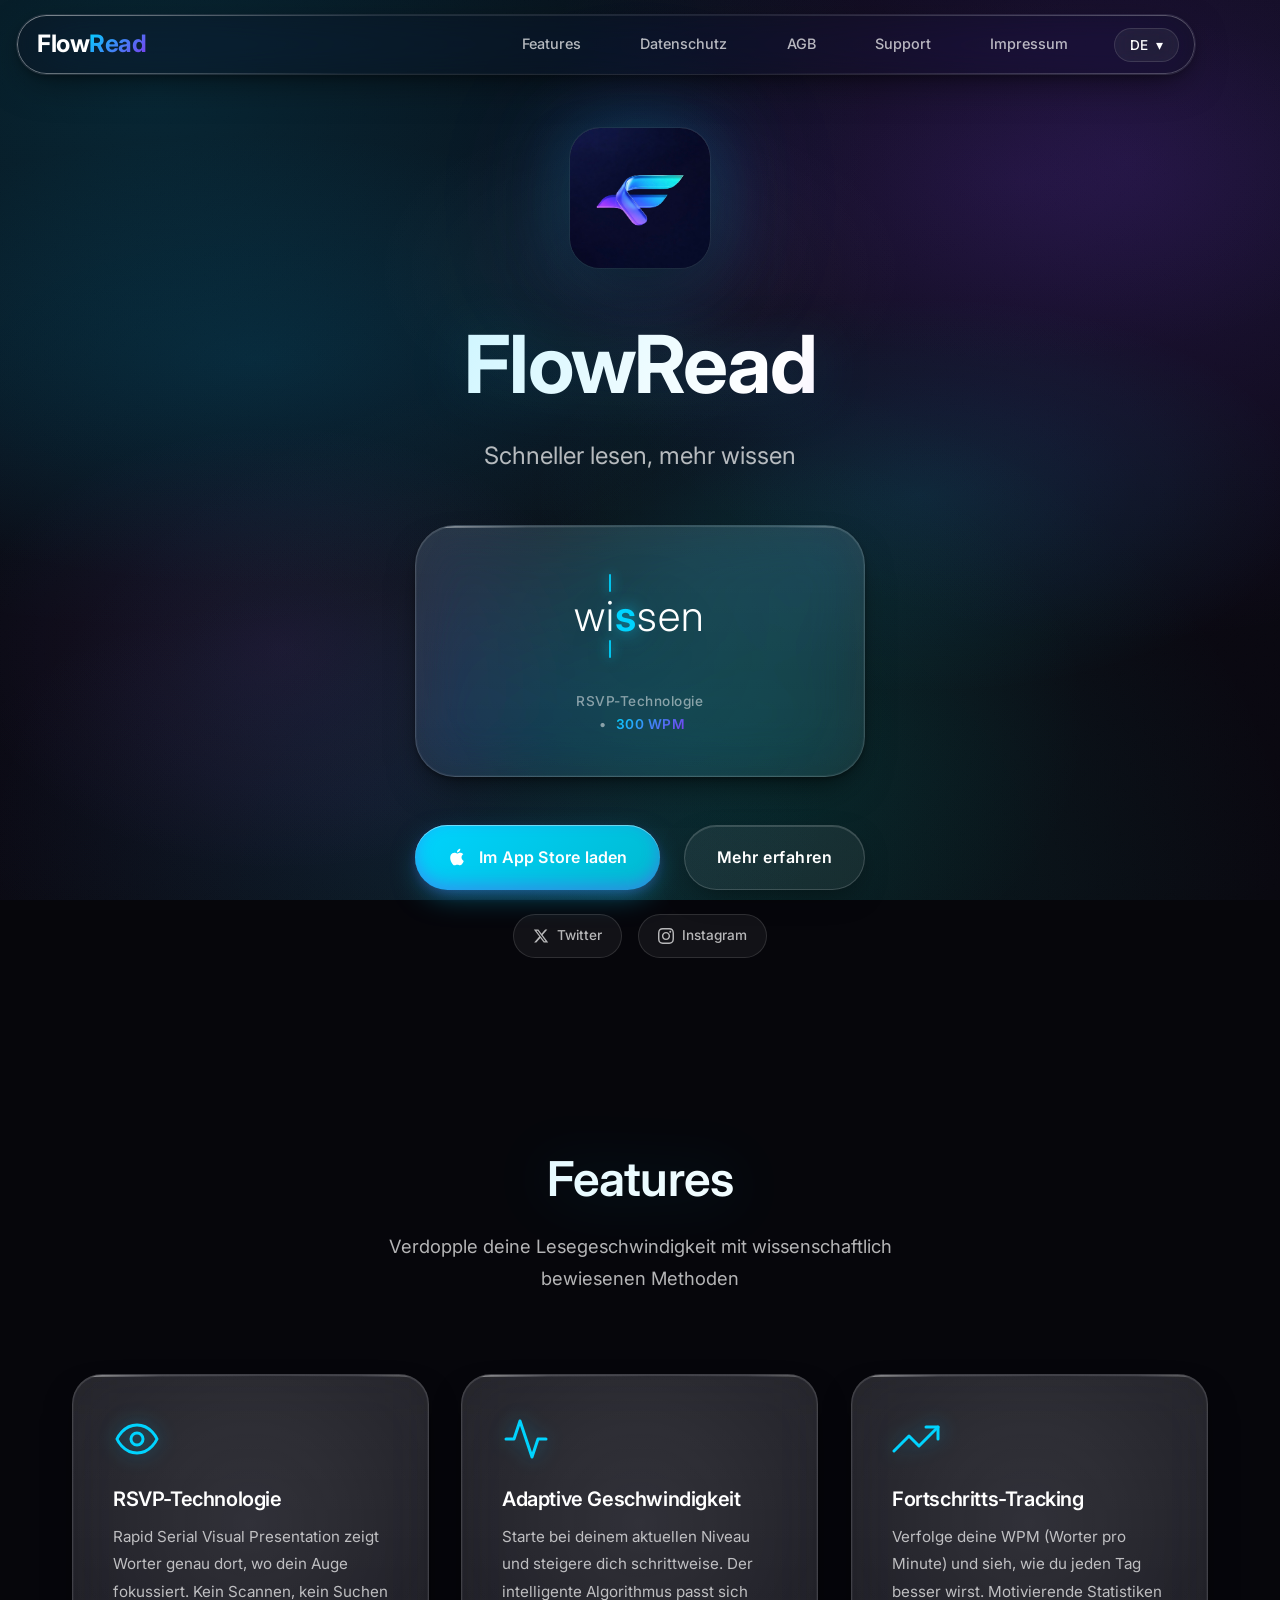
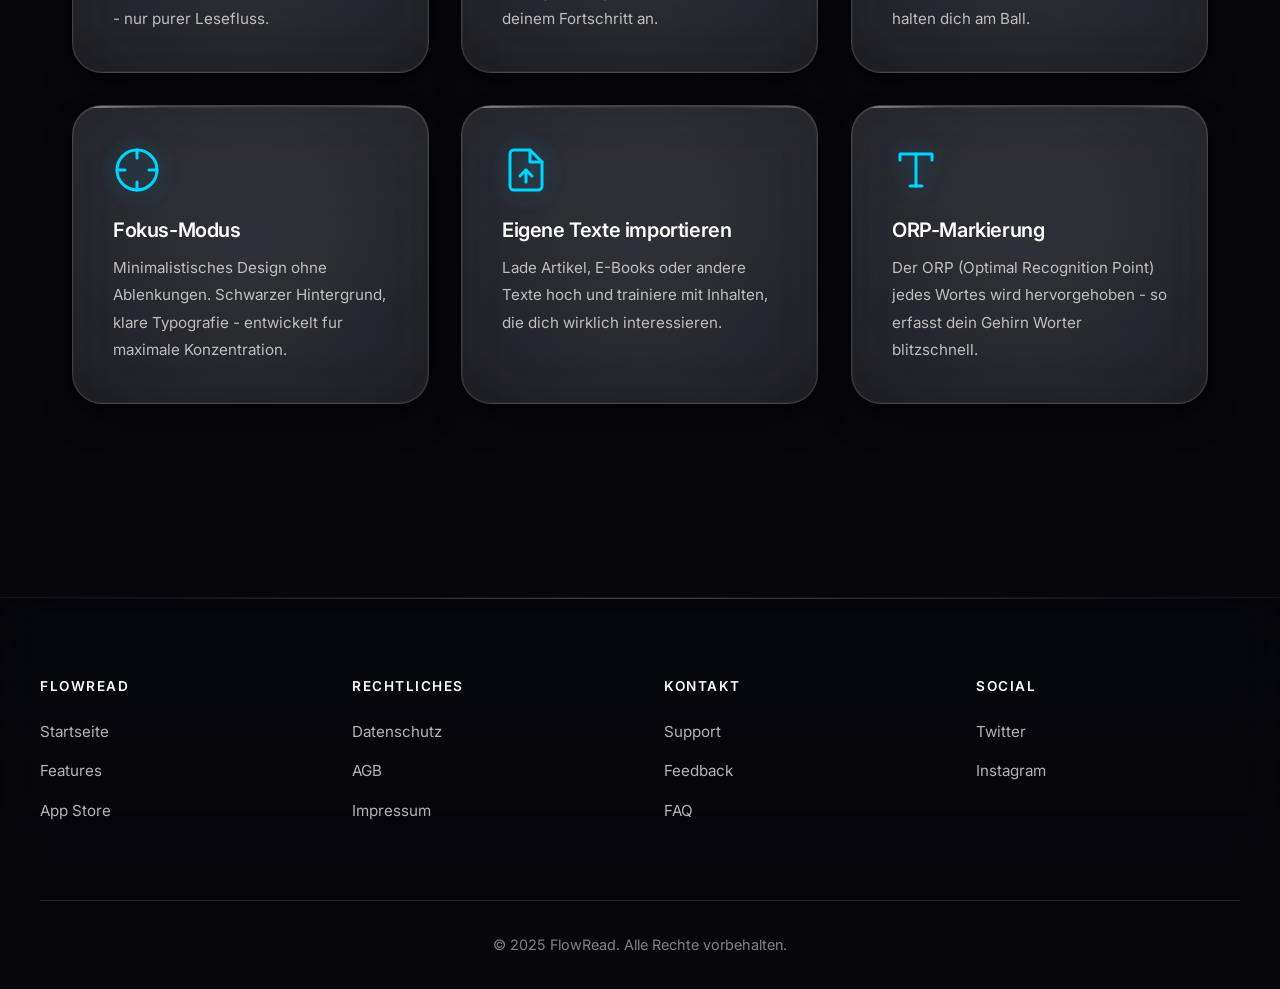
==== commit f8d55248: "Fix mobile banner pill shape, menu overflow and hero logo spacing When the hamburger menu opened, th" ====
--- a/index.html
+++ b/index.html
@@ -1116,26 +1116,46 @@
 
             nav {
                 position: fixed;
-                top: 0;
-                left: 0;
-                right: 0;
-                bottom: 0;
+                top: calc(4.5rem + var(--safe-area-top));
+                left: 0.75rem;
+                right: 0.75rem;
+                bottom: auto;
+                max-height: calc(100vh - 5.5rem - var(--safe-area-top) - var(--safe-area-bottom));
                 background: rgba(10, 10, 15, 0.12);
                 backdrop-filter: blur(12px);
                 -webkit-backdrop-filter: blur(12px);
                 flex-direction: column;
-                justify-content: center;
-                padding: calc(2rem + var(--safe-area-top)) 2rem calc(2rem + var(--safe-area-bottom));
-                gap: 1.5rem;
+                justify-content: flex-start;
+                padding: 1.25rem;
+                gap: 1rem;
+                border-radius: 30px;
+                overflow-y: auto;
+                overscroll-behavior: contain;
+                -webkit-overflow-scrolling: touch;
                 opacity: 0;
+                transform: translateY(-8px);
                 pointer-events: none;
-                transition: opacity 0.4s var(--ease-smooth);
+                transition: opacity 0.35s var(--ease-smooth), transform 0.35s var(--ease-smooth);
                 z-index: 1000;
             }
 
             nav.active {
                 opacity: 1;
+                transform: translateY(0);
                 pointer-events: all;
+            }
+
+            .mobile-menu-close {
+                display: none !important;
+            }
+
+            .header-content:has(nav.active) .mobile-menu-btn {
+                font-size: 0;
+            }
+
+            .header-content:has(nav.active) .mobile-menu-btn::before {
+                content: "\2715";
+                font-size: 1.5rem;
             }
 
             nav a {
@@ -1183,6 +1203,7 @@
                 width: 100px;
                 height: 100px;
                 border-radius: 24px;
+                margin-top: 1.5rem;
             }
 
             .rsvp-demo {
--- a/liquid-glass.css
+++ b/liquid-glass.css
@@ -573,6 +573,12 @@
         background: rgba(8, 8, 14, 0.72) !important;
         backdrop-filter: blur(40px) saturate(180%) !important;
         -webkit-backdrop-filter: blur(40px) saturate(180%) !important;
+        border: 1px solid rgba(255, 255, 255, 0.12) !important;
+        border-radius: var(--lg-radius-lg) !important;
+        box-shadow:
+            0 1px 0 rgba(255, 255, 255, 0.08) inset,
+            0 20px 60px -20px rgba(0, 0, 0, 0.7),
+            0 8px 24px -8px rgba(0, 0, 0, 0.45) !important;
     }
 
     nav a {
